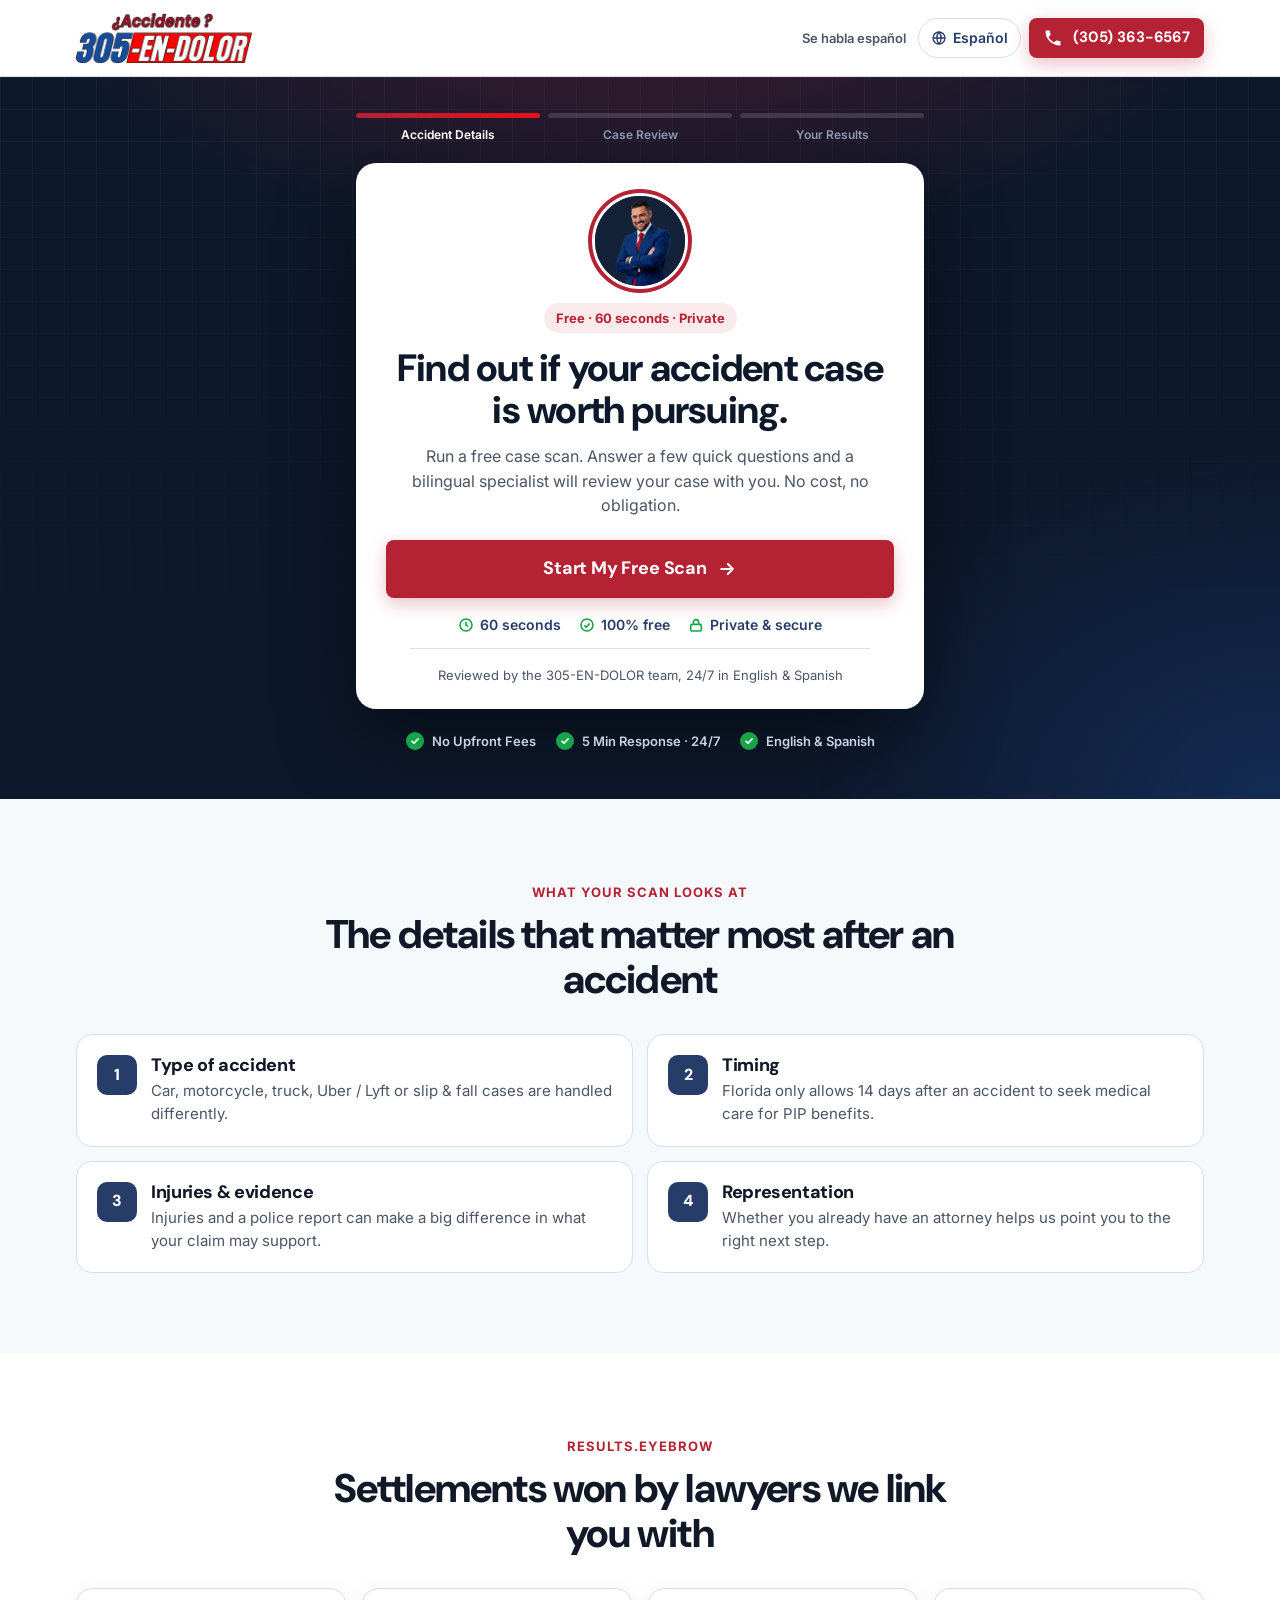
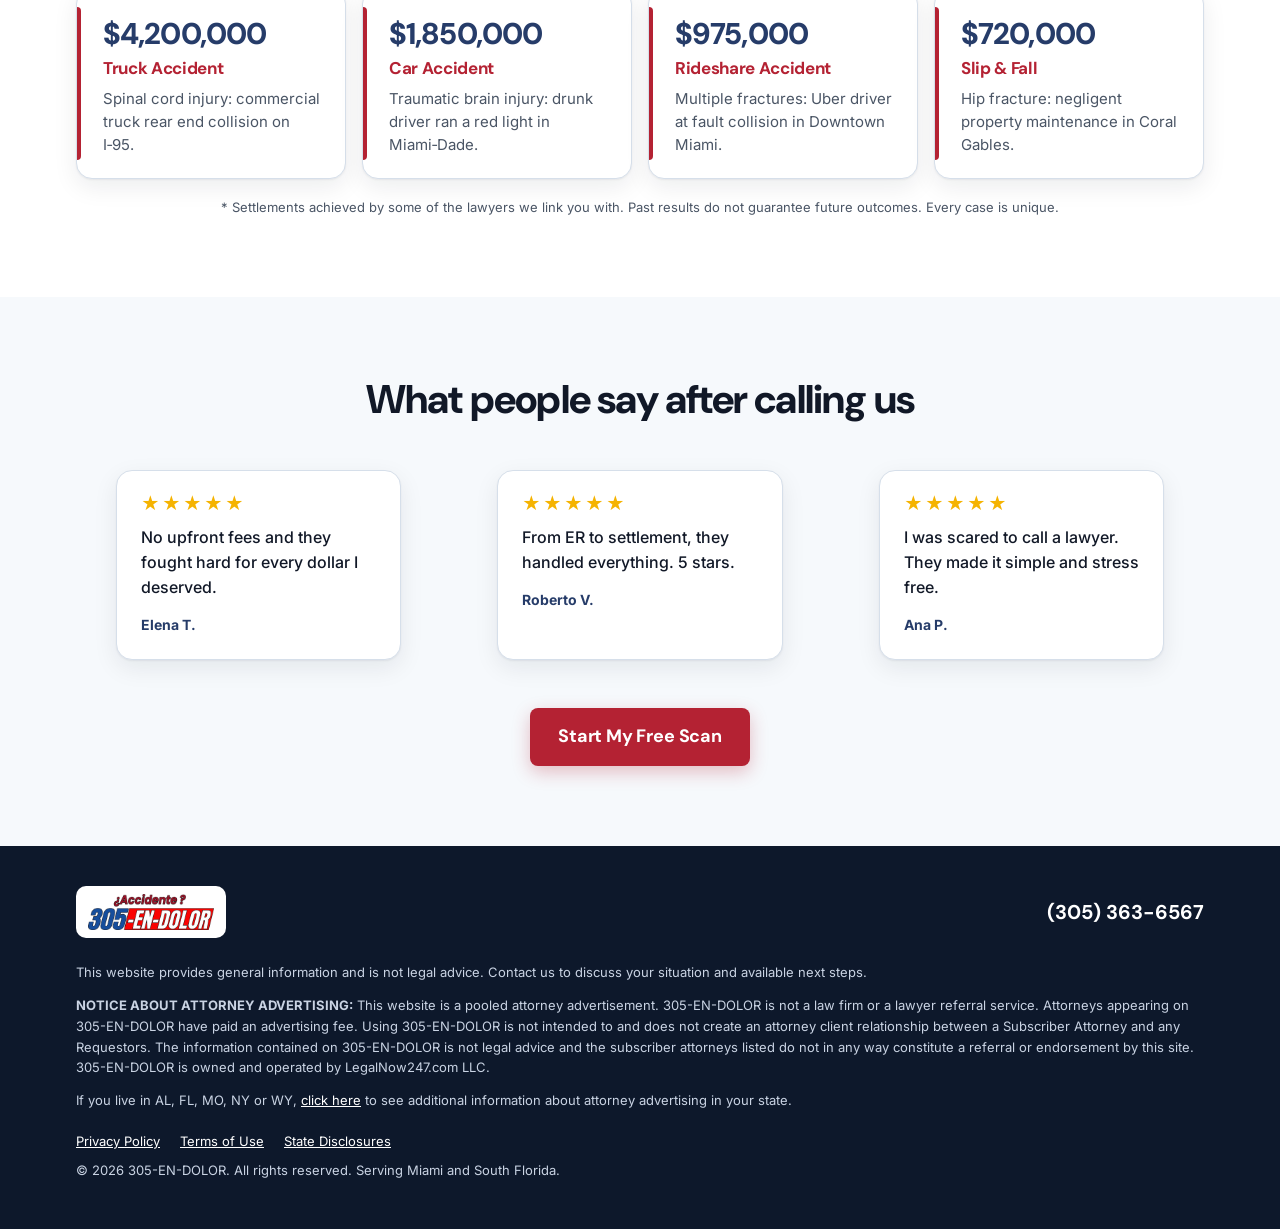
==== case-scan/index.html @ abfd4dde "Add three bilingual 305-EN-DOLOR quiz landing pages Static English/Spanish intake quiz landing pages" ====
<!doctype html>
<html lang="en">
<head>
  <meta charset="utf-8">
  <meta name="viewport" content="width=device-width, initial-scale=1, viewport-fit=cover">
  <title>Free Accident Case Scan | 305-EN-DOLOR</title>
  <meta name="description" content="Run a free 60 second accident case scan. A bilingual specialist reviews your case and connects you with an attorney. No upfront fees, 24/7.">
  <meta name="theme-color" content="#0d182b">
  <link rel="icon" type="image/png" href="../assets/img/favicon.png">
  <link rel="preconnect" href="https://fonts.googleapis.com">
  <link rel="preconnect" href="https://fonts.gstatic.com" crossorigin>
  <link href="https://fonts.googleapis.com/css2?family=DM+Sans:opsz,wght@9..40,500;9..40,700;9..40,800&family=Inter:wght@400;500;600;700&display=swap" rel="stylesheet">
  <link rel="stylesheet" href="../assets/css/base.css">
  <script src="../assets/js/config.js"></script>
  <script src="../assets/js/i18n.js"></script>
  <script>
    LPI18n.extend({
      en: {
        'meta.title': 'Free Accident Case Scan | 305-EN-DOLOR',
        'meta.description': 'Run a free 60 second accident case scan. A bilingual specialist reviews your case and connects you with an attorney. No upfront fees, 24/7.',
        'stage.1': 'Accident Details',
        'stage.2': 'Case Review',
        'stage.3': 'Your Results',
        'intro.badge': 'Free · 60 seconds · Private',
        'intro.title': 'Find out if your accident case is worth pursuing.',
        'intro.sub': 'Run a free case scan. Answer a few quick questions and a bilingual specialist will review your case with you. No cost, no obligation.',
        'intro.cta': 'Start My Free Scan',
        'intro.p1': '60 seconds',
        'intro.p2': '100% free',
        'intro.p3': 'Private &amp; secure',
        'intro.team': 'Reviewed by the 305-EN-DOLOR team, 24/7 in English &amp; Spanish',
        'cs.name.title': 'First, what’s your name?',
        'cs.name.sub': 'We’ll use it to personalize your case scan.',
        'cs.name.next': 'Start My Scan',
        'cs.type.named': 'Nice to meet you, {name}. What type of accident were you in?',
        'cs.date.named': '{name}, when was your accident?',
        'cs.scan.title': 'Scanning your case…',
        'cs.scan.named': 'Scanning {name}’s case…',
        'cs.scan.1': 'Reviewing your accident details',
        'cs.scan.2': 'Checking Florida’s 14 day medical care window',
        'cs.scan.3': 'Reviewing injury and police report details',
        'cs.scan.4': 'Matching you with a bilingual case specialist',
        'cs.contact.title': 'Your case scan is complete!',
        'cs.contact.named': '{name}, your case scan is complete!',
        'cs.contact.sub': 'Your case is ready for a free review. Where can your specialist reach you?',
        'cs.submit': 'Send My Case for Review',
        'check.eyebrow': 'What your scan looks at',
        'check.title': 'The details that matter most after an accident',
        'check.1.t': 'Type of accident',
        'check.1.d': 'Car, motorcycle, truck, Uber / Lyft or slip &amp; fall cases are handled differently.',
        'check.2.t': 'Timing',
        'check.2.d': 'Florida only allows 14 days after an accident to seek medical care for PIP benefits.',
        'check.3.t': 'Injuries &amp; evidence',
        'check.3.d': 'Injuries and a police report can make a big difference in what your claim may support.',
        'check.4.t': 'Representation',
        'check.4.d': 'Whether you already have an attorney helps us point you to the right next step.',
        'results.title': 'Settlements won by lawyers we link you with',
        'reviews.title': 'What people say after calling us'
      },
      es: {
        'meta.title': 'Revisión gratis de tu caso de accidente | 305-EN-DOLOR',
        'meta.description': 'Haz una revisión gratis de tu caso de accidente en 60 segundos. Un especialista bilingüe revisa tu caso y te conecta con un abogado. Sin honorarios por adelantado, 24/7.',
        'stage.1': 'Detalles del accidente',
        'stage.2': 'Revisión del caso',
        'stage.3': 'Tus resultados',
        'intro.badge': 'Gratis · 60 segundos · Privado',
        'intro.title': 'Descubre si vale la pena reclamar por tu accidente.',
        'intro.sub': 'Haz una revisión gratis de tu caso. Responde unas preguntas rápidas y un especialista bilingüe revisará tu caso contigo. Sin costo y sin compromiso.',
        'intro.cta': 'Comenzar revisión gratis',
        'intro.p1': '60 segundos',
        'intro.p2': '100% gratis',
        'intro.p3': 'Privado y seguro',
        'intro.team': 'Revisado por el equipo de 305-EN-DOLOR, 24/7 en español e inglés',
        'cs.name.title': 'Primero, ¿cuál es tu nombre?',
        'cs.name.sub': 'Lo usaremos para personalizar la revisión de tu caso.',
        'cs.name.next': 'Comenzar mi revisión',
        'cs.type.named': 'Mucho gusto, {name}. ¿Qué tipo de accidente tuviste?',
        'cs.date.named': '{name}, ¿cuándo fue tu accidente?',
        'cs.scan.title': 'Revisando tu caso…',
        'cs.scan.named': 'Revisando el caso de {name}…',
        'cs.scan.1': 'Revisando los detalles de tu accidente',
        'cs.scan.2': 'Verificando el plazo de 14 días para atención médica en Florida',
        'cs.scan.3': 'Revisando tus lesiones y el reporte policial',
        'cs.scan.4': 'Asignándote un especialista bilingüe',
        'cs.contact.title': '¡La revisión de tu caso está completa!',
        'cs.contact.named': '¡{name}, la revisión de tu caso está completa!',
        'cs.contact.sub': 'Tu caso está listo para una revisión gratis. ¿Dónde puede contactarte tu especialista?',
        'cs.submit': 'Enviar mi caso a revisión',
        'check.eyebrow': 'Qué revisamos',
        'check.title': 'Los detalles que más importan después de un accidente',
        'check.1.t': 'Tipo de accidente',
        'check.1.d': 'Los casos de auto, motocicleta, camión, Uber / Lyft o resbalones y caídas se manejan de forma diferente.',
        'check.2.t': 'El tiempo',
        'check.2.d': 'Florida solo permite 14 días después de un accidente para buscar atención médica y recibir beneficios PIP.',
        'check.3.t': 'Lesiones y evidencia',
        'check.3.d': 'Las lesiones y un reporte policial pueden hacer una gran diferencia en lo que tu reclamo puede respaldar.',
        'check.4.t': 'Representación',
        'check.4.d': 'Saber si ya tienes abogado nos ayuda a indicarte el próximo paso correcto.',
        'results.title': 'Acuerdos logrados por abogados con quienes te conectamos',
        'reviews.title': 'Lo que dicen después de llamarnos'
      }
    });
  </script>
  <style>
    body { background: var(--navy-ink); }
    .scan-app {
      position: relative; color: #fff; overflow: hidden;
      background:
        radial-gradient(900px 420px at 50% -120px, rgb(180 34 51 / .35), transparent 70%),
        radial-gradient(700px 500px at 100% 100%, rgb(30 79 160 / .35), transparent 70%),
        var(--navy-ink);
      padding: 20px 0 48px;
    }
    .scan-app::before {
      content: ""; position: absolute; inset: 0; pointer-events: none;
      background-image: linear-gradient(rgb(255 255 255 / .04) 1px, transparent 1px), linear-gradient(90deg, rgb(255 255 255 / .04) 1px, transparent 1px);
      background-size: 32px 32px;
      -webkit-mask-image: linear-gradient(180deg, #000, transparent 85%);
              mask-image: linear-gradient(180deg, #000, transparent 85%);
    }
    .scan-wrap { position: relative; max-width: 600px; margin: 0 auto; padding: 0 var(--gutter); }

    .stages { display: grid; grid-template-columns: repeat(3, 1fr); gap: 8px; margin-bottom: 18px; list-style: none; padding: 0; }
    .stages li { position: relative; display: grid; gap: 8px; font-size: 12px; font-weight: 600; color: #8c9ab3; text-align: center; }
    .stages li::before { content: ""; height: 5px; border-radius: 99px; background: rgb(255 255 255 / .14); transition: background .3s; }
    .stages li.is-active { color: #fff; }
    .stages li.is-active::before { background: linear-gradient(90deg, var(--red), var(--red-bright)); }
    .stages li.is-done { color: #b9c5d9; }
    .stages li.is-done::before { background: var(--green); }

    .scan-card { background: #fff; color: var(--ink); border-radius: 20px; box-shadow: 0 30px 80px rgb(0 0 0 / .45); padding: 22px 18px 18px; }
    @media (min-width: 600px) { .scan-card { padding: 30px 30px 24px; } }

    .intro { text-align: center; }
    .intro-photo { width: 96px; height: 96px; margin: 0 auto 14px; border-radius: 50%; object-fit: cover; object-position: 50% 8%; border: 3px solid #fff; box-shadow: 0 0 0 4px var(--red); background: var(--navy-deep); }
    .intro-badge { display: inline-block; padding: 5px 12px; border-radius: 999px; background: var(--red-tint); color: var(--red); font-size: 13px; font-weight: 700; }
    .intro h1 { margin-top: 14px; font-size: clamp(27px, 6vw, 38px); font-weight: 800; color: var(--navy-ink); }
    .intro p { margin: 12px auto 0; max-width: 460px; color: var(--muted); }
    .intro .btn { margin-top: 22px; }
    .intro-points { display: flex; justify-content: center; flex-wrap: wrap; gap: 8px 18px; margin: 16px 0 0; padding: 0; list-style: none; font-size: 14px; font-weight: 600; color: var(--navy); }
    .intro-points li { display: inline-flex; align-items: center; gap: 6px; }
    .intro-points svg { width: 16px; height: 16px; color: var(--green); }
    .intro-team { margin-top: 18px; padding-top: 16px; border-top: 1px solid var(--border); font-size: 13px; color: var(--muted); }

    .scan-card .quiz-progress { height: 5px; margin-bottom: 18px; }
    .below-trust { display: flex; flex-wrap: wrap; justify-content: center; gap: 8px 20px; margin-top: 22px; color: #c9d3e3; }
    .below-trust li { font-size: 13px; }

    .light { background: var(--bg); }
    .check-grid { display: grid; gap: 14px; }
    .check-grid article { display: flex; gap: 14px; padding: 20px; background: #fff; border: 1px solid var(--border); border-radius: var(--radius-lg); }
    .check-grid .n { flex: none; display: grid; place-items: center; width: 40px; height: 40px; border-radius: 10px; background: var(--navy); color: #fff; font-family: var(--font-heading); font-weight: 800; }
    .check-grid h3 { font-size: 18px; font-weight: 800; }
    .check-grid p { margin-top: 4px; color: var(--muted); font-size: 15px; }
    @media (min-width: 760px) { .check-grid { grid-template-columns: repeat(2, 1fr); } }
    .again { text-align: center; margin-top: 32px; }
  </style>
</head>
<body>
  <header class="site-header">
    <div class="container">
      <a class="site-logo" href="#top" aria-label="305-EN-DOLOR"><img src="../assets/img/logo.png" alt="¿Accidente? 305-EN-DOLOR" width="720" height="205"></a>
      <div class="header-actions">
        <span class="header-note" data-i18n="header.spanish">Se habla español</span>
        <button type="button" class="lang-toggle" data-lang-toggle>Español</button>
        <a class="btn btn-primary btn-header" data-tel href="tel:+13053636567">
          <svg viewBox="0 0 24 24" fill="currentColor" aria-hidden="true"><path d="M6.6 10.8a15.1 15.1 0 0 0 6.6 6.6l2.2-2.2a1 1 0 0 1 1-.25 11.4 11.4 0 0 0 3.6.57 1 1 0 0 1 1 1V20a1 1 0 0 1-1 1A17 17 0 0 1 3 4a1 1 0 0 1 1-1h3.5a1 1 0 0 1 1 1c0 1.25.2 2.45.57 3.57a1 1 0 0 1-.25 1L6.6 10.8z"/></svg>
          <span class="full" data-phone>(305) 363-6567</span><span class="short" data-i18n="cta.callShort">Call</span>
        </a>
      </div>
    </div>
  </header>

  <main id="top">
    <section class="scan-app">
      <div class="scan-wrap">
        <ol class="stages" id="stages" aria-label="Progress">
          <li class="is-active" data-i18n="stage.1">Accident Details</li>
          <li data-i18n="stage.2">Case Review</li>
          <li data-i18n="stage.3">Your Results</li>
        </ol>

        <div class="scan-card" data-quiz-watch>
          <div class="intro" id="intro">
            <img class="intro-photo" src="../assets/img/attorney.jpg" alt="" width="96" height="96">
            <span class="intro-badge" data-i18n="intro.badge">Free · 60 seconds · Private</span>
            <h1 data-i18n="intro.title">Find out if your accident case is worth pursuing.</h1>
            <p data-i18n="intro.sub">Run a free case scan.</p>
            <button type="button" class="btn btn-primary btn-lg btn-block" id="start" data-quiz-start>
              <span data-i18n="intro.cta">Start My Free Scan</span>
              <svg viewBox="0 0 24 24" fill="none" stroke="currentColor" stroke-width="2.4" stroke-linecap="round" stroke-linejoin="round" aria-hidden="true"><path d="M5 12h14M13 6l6 6-6 6"/></svg>
            </button>
            <ul class="intro-points">
              <li><svg viewBox="0 0 24 24" fill="none" stroke="currentColor" stroke-width="2.4" aria-hidden="true"><circle cx="12" cy="12" r="9"/><path d="M12 7v5l3 2"/></svg><span data-i18n="intro.p1">60 seconds</span></li>
              <li><svg viewBox="0 0 24 24" fill="none" stroke="currentColor" stroke-width="2.4" aria-hidden="true"><circle cx="12" cy="12" r="9"/><path d="m8 12.5 2.7 2.7L16 9.8"/></svg><span data-i18n="intro.p2">100% free</span></li>
              <li><svg viewBox="0 0 24 24" fill="none" stroke="currentColor" stroke-width="2.4" aria-hidden="true"><rect x="4" y="11" width="16" height="10" rx="2"/><path d="M8 11V8a4 4 0 0 1 8 0v3"/></svg><span data-i18n="intro.p3">Private &amp; secure</span></li>
            </ul>
            <p class="intro-team" data-i18n="intro.team">Reviewed by the 305-EN-DOLOR team, 24/7 in English &amp; Spanish</p>
          </div>
          <div id="quiz" hidden></div>
        </div>

        <ul class="chips below-trust">
          <li data-i18n="trust.nofee">No Upfront Fees</li>
          <li data-i18n="trust.fast">5 Min Response · 24/7</li>
          <li data-i18n="trust.bilingual">English &amp; Spanish</li>
        </ul>
      </div>
    </section>

    <section class="section light">
      <div class="container">
        <div class="section-head">
          <span class="eyebrow" data-i18n="check.eyebrow">What your scan looks at</span>
          <h2 class="section-title" data-i18n="check.title">The details that matter most after an accident</h2>
        </div>
        <div class="check-grid">
          <article><span class="n">1</span><div><h3 data-i18n="check.1.t"></h3><p data-i18n="check.1.d"></p></div></article>
          <article><span class="n">2</span><div><h3 data-i18n="check.2.t"></h3><p data-i18n="check.2.d"></p></div></article>
          <article><span class="n">3</span><div><h3 data-i18n="check.3.t"></h3><p data-i18n="check.3.d"></p></div></article>
          <article><span class="n">4</span><div><h3 data-i18n="check.4.t"></h3><p data-i18n="check.4.d"></p></div></article>
        </div>
      </div>
    </section>

    <section class="section" style="background:#fff">
      <div class="container">
        <div class="section-head">
          <span class="eyebrow" data-i18n="results.eyebrow">Real results</span>
          <h2 class="section-title" data-i18n="results.title">Settlements won by lawyers we link you with</h2>
        </div>
        <div class="results">
          <article class="result"><b>$4,200,000</b><h3 data-i18n="res.truck">Truck Accident</h3><p data-i18n="res.truck.d"></p></article>
          <article class="result"><b>$1,850,000</b><h3 data-i18n="res.car">Car Accident</h3><p data-i18n="res.car.d"></p></article>
          <article class="result"><b>$975,000</b><h3 data-i18n="res.rideshare">Rideshare Accident</h3><p data-i18n="res.rideshare.d"></p></article>
          <article class="result"><b>$720,000</b><h3 data-i18n="res.slip">Slip &amp; Fall</h3><p data-i18n="res.slip.d"></p></article>
        </div>
        <p class="results-note" data-i18n="res.note"></p>
      </div>
    </section>

    <section class="section light">
      <div class="container">
        <div class="section-head"><h2 class="section-title" data-i18n="reviews.title">What people say after calling us</h2></div>
        <div class="reviews">
          <figure class="review"><div class="stars" aria-label="5/5">★★★★★</div><blockquote data-i18n="tst.3"></blockquote><figcaption>Elena T.</figcaption></figure>
          <figure class="review"><div class="stars" aria-label="5/5">★★★★★</div><blockquote data-i18n="tst.5"></blockquote><figcaption>Roberto V.</figcaption></figure>
          <figure class="review"><div class="stars" aria-label="5/5">★★★★★</div><blockquote data-i18n="tst.6"></blockquote><figcaption>Ana P.</figcaption></figure>
        </div>
        <div class="again"><a href="#top" class="btn btn-primary btn-lg" data-start-quiz=".scan-card" data-i18n="intro.cta">Start My Free Scan</a></div>
      </div>
    </section>
  </main>

  <footer class="site-footer">
    <div class="container">
      <div class="footer-top">
        <span class="footer-logo"><img src="../assets/img/logo.png" alt="305-EN-DOLOR" width="720" height="205" loading="lazy"></span>
        <a class="footer-phone" data-tel href="tel:+13053636567" data-phone>(305) 363-6567</a>
      </div>
      <p data-i18n="footer.legal"></p>
      <p data-i18n="footer.notice"></p>
      <p data-i18n="footer.states"></p>
      <ul class="footer-links">
        <li><a data-site-path="/privacy" href="https://305endolor.com/en/privacy" target="_blank" rel="noopener" data-i18n="footer.privacy">Privacy Policy</a></li>
        <li><a data-site-path="/terms" href="https://305endolor.com/en/terms" target="_blank" rel="noopener" data-i18n="footer.terms">Terms of Use</a></li>
        <li><a data-site-path="/state-disclosures" href="https://305endolor.com/en/state-disclosures" target="_blank" rel="noopener" data-i18n="footer.disclosures">State Disclosures</a></li>
      </ul>
      <p data-i18n="footer.rights"></p>
    </div>
  </footer>

  <nav class="mobile-bar" aria-label="Quick actions">
    <a class="btn btn-call" data-tel href="tel:+13053636567"><span data-i18n="cta.call">Call Now</span></a>
    <a class="btn btn-primary" href="#top" data-start-quiz=".scan-card" data-i18n="intro.cta">Start My Free Scan</a>
  </nav>

  <script src="../assets/js/quiz.js"></script>
  <script src="../assets/js/page.js"></script>
  <script>
    (function () {
      var STAGE_OF = { name: 0, accident_type: 0, accident_date: 0, police_report: 1, injured: 1, has_attorney: 1, scan: 1, contact: 2 };
      var stageEls = document.querySelectorAll('#stages li');
      var intro = document.getElementById('intro');
      var quizEl = document.getElementById('quiz');

      function setStage(stage, allDone) {
        stageEls.forEach(function (li, i) {
          li.classList.toggle('is-done', allDone || i < stage);
          li.classList.toggle('is-active', !allDone && i === stage);
        });
      }

      var quiz = LPQuiz.mount({
        el: quizEl,
        variant: 'case-scan',
        counter: false,
        steps: [
          { id: 'name', kind: 'fields', fields: ['name'], title: 'cs.name.title', sub: 'cs.name.sub', submit: 'cs.name.next' },
          { id: 'accident_type', titleNamed: 'cs.type.named' },
          { id: 'accident_date', titleNamed: 'cs.date.named' },
          'police_report',
          'injured',
          'has_attorney',
          { id: 'scan', kind: 'scan', title: 'cs.scan.title', titleNamed: 'cs.scan.named', items: ['cs.scan.1', 'cs.scan.2', 'cs.scan.3', 'cs.scan.4'], itemDelay: 750 },
          { id: 'contact', kind: 'fields', fields: ['email', 'phone'], title: 'cs.contact.title', titleNamed: 'cs.contact.named', sub: 'cs.contact.sub', submit: 'cs.submit' }
        ],
        onStep: function (ctx) { setStage(STAGE_OF[ctx.step.id] || 0, ctx.done); }
      });

      document.getElementById('start').addEventListener('click', function () {
        intro.hidden = true;
        quizEl.hidden = false;
        quiz.render(true);
        var input = quizEl.querySelector('input');
        if (input) input.focus({ preventScroll: true });
      });
    })();
  </script>
</body>
</html>
---- assets/css/base.css ----
/* 305-EN-DOLOR landing pages: shared brand tokens, components and quiz styles. */

:root {
  /* Brand colors taken from 305endolor.com */
  --red: #b42233;
  --red-dark: #951b2a;
  --red-bright: #e3121b;
  --red-tint: #fbeaec;
  --navy: #263c69;
  --navy-deep: #132239;
  --navy-ink: #0d182b;
  --blue: #1e4fa0;
  --bg: #f6f9fc;
  --soft: #edf3f9;
  --card: #ffffff;
  --ink: #111827;
  --muted: #4a5565;
  --border: #d6dfea;
  --green: #16a34a;
  --gold: #f5b301;

  --font-heading: "DM Sans", -apple-system, BlinkMacSystemFont, "Segoe UI", sans-serif;
  --font-sans: "Inter", -apple-system, BlinkMacSystemFont, "Segoe UI", sans-serif;
  --radius: 8px;
  --radius-lg: 16px;
  --shadow: 0 1px 2px rgb(13 24 43 / .06), 0 8px 24px rgb(13 24 43 / .08);
  --shadow-lg: 0 2px 6px rgb(13 24 43 / .08), 0 24px 60px rgb(13 24 43 / .18);
  --gutter: 16px;
  --max: 1160px;
}

*, *::before, *::after { box-sizing: border-box; }
html { -webkit-text-size-adjust: 100%; scroll-behavior: smooth; }
@media (prefers-reduced-motion: reduce) { html { scroll-behavior: auto; } }
html.i18n-pending [data-i18n] { visibility: hidden; }
body {
  margin: 0;
  font-family: var(--font-sans);
  font-size: 16px;
  line-height: 1.55;
  color: var(--ink);
  background: var(--bg);
  -webkit-font-smoothing: antialiased;
}
img, svg { display: block; max-width: 100%; }
h1, h2, h3, h4 { font-family: var(--font-heading); line-height: 1.12; margin: 0; letter-spacing: -.02em; }
p { margin: 0; }
a { color: inherit; }
button, input { font: inherit; }
:focus-visible { outline: 3px solid var(--blue); outline-offset: 2px; }

.container { width: 100%; max-width: var(--max); margin: 0 auto; padding: 0 var(--gutter); }
.sr-only { position: absolute; width: 1px; height: 1px; overflow: hidden; clip: rect(0 0 0 0); white-space: nowrap; }

/* ---------- Header ---------- */
.site-header {
  position: sticky; top: 0; z-index: 40;
  background: #fff;
  border-bottom: 1px solid var(--border);
}
.site-header .container { display: flex; align-items: center; justify-content: space-between; gap: 12px; height: 64px; }
.site-logo img { height: 40px; width: auto; }
.header-actions { display: flex; align-items: center; gap: 8px; }
.header-note { display: none; font-size: 13px; font-weight: 600; color: var(--muted); margin-right: 4px; }
.lang-toggle {
  display: inline-flex; align-items: center; gap: 6px;
  height: 40px; padding: 0 12px;
  border: 1px solid var(--border); border-radius: 999px;
  background: #fff; color: var(--navy);
  font-weight: 600; font-size: 14px; cursor: pointer;
}
.lang-toggle::before {
  content: ""; width: 16px; height: 16px; flex: none;
  background: currentColor;
  -webkit-mask: url("data:image/svg+xml,%3Csvg xmlns='http://www.w3.org/2000/svg' viewBox='0 0 24 24' fill='none' stroke='black' stroke-width='2'%3E%3Ccircle cx='12' cy='12' r='9'/%3E%3Cpath d='M3 12h18M12 3a14 14 0 0 1 0 18M12 3a14 14 0 0 0 0 18'/%3E%3C/svg%3E") center / contain no-repeat;
          mask: url("data:image/svg+xml,%3Csvg xmlns='http://www.w3.org/2000/svg' viewBox='0 0 24 24' fill='none' stroke='black' stroke-width='2'%3E%3Ccircle cx='12' cy='12' r='9'/%3E%3Cpath d='M3 12h18M12 3a14 14 0 0 1 0 18M12 3a14 14 0 0 0 0 18'/%3E%3C/svg%3E") center / contain no-repeat;
}
.lang-toggle:hover { border-color: var(--navy); }
@media (min-width: 760px) {
  .site-header .container { height: 76px; }
  .site-logo img { height: 50px; }
  .header-note { display: inline; }
}

/* ---------- Buttons ---------- */
.btn {
  display: inline-flex; align-items: center; justify-content: center; gap: 10px;
  min-height: 48px; padding: 0 22px;
  border: 0; border-radius: var(--radius);
  font-family: var(--font-heading); font-weight: 700; font-size: 16px; letter-spacing: -.01em;
  text-decoration: none; cursor: pointer;
  transition: background-color .15s ease, transform .15s ease, box-shadow .15s ease;
}
.btn svg { width: 20px; height: 20px; flex: none; }
.btn:active { transform: translateY(1px); }
.btn:disabled { opacity: .7; cursor: progress; }
.btn-primary { background: var(--red); color: #fff; box-shadow: 0 6px 18px rgb(180 34 51 / .28); }
.btn-primary:hover { background: var(--red-dark); }
.btn-call { background: var(--navy); color: #fff; }
.btn-call:hover { background: var(--navy-deep); }
.btn-outline { background: transparent; color: inherit; border: 2px solid currentColor; }
.btn-lg { min-height: 58px; font-size: 18px; padding: 0 28px; }
.btn-block { width: 100%; }
.btn-header { min-height: 40px; padding: 0 14px; font-size: 15px; }
.btn-header .full { display: none; }
@media (min-width: 560px) { .btn-header .full { display: inline; } .btn-header .short { display: none; } }

/* ---------- Trust chips ---------- */
.chips { display: flex; flex-wrap: wrap; gap: 8px 16px; padding: 0; margin: 0; list-style: none; }
.chips li { display: inline-flex; align-items: center; gap: 8px; font-size: 14px; font-weight: 600; }
.chips li::before {
  content: ""; width: 18px; height: 18px; flex: none; border-radius: 50%;
  background: var(--green) url("data:image/svg+xml,%3Csvg xmlns='http://www.w3.org/2000/svg' viewBox='0 0 24 24' fill='none' stroke='white' stroke-width='3.5' stroke-linecap='round' stroke-linejoin='round'%3E%3Cpath d='m6 12.5 4 4L18 8'/%3E%3C/svg%3E") center / 12px no-repeat;
}

/* ---------- Sections ---------- */
.section { padding: 56px 0; }
.section-head { max-width: 680px; margin: 0 auto 32px; text-align: center; }
.eyebrow {
  display: inline-block; margin-bottom: 10px;
  font-size: 13px; font-weight: 700; letter-spacing: .08em; text-transform: uppercase; color: var(--red);
}
.section-title { font-size: clamp(28px, 5vw, 40px); font-weight: 800; }
.section-sub { margin-top: 12px; color: var(--muted); font-size: 17px; }
@media (min-width: 900px) { .section { padding: 80px 0; } }

/* Stats */
.stats { display: grid; grid-template-columns: repeat(2, 1fr); gap: 1px; background: var(--border); border-radius: var(--radius-lg); overflow: hidden; border: 1px solid var(--border); }
.stat { background: #fff; padding: 20px 12px; text-align: center; }
.stat b { display: block; font-family: var(--font-heading); font-size: clamp(28px, 6vw, 40px); font-weight: 800; color: var(--red); letter-spacing: -.03em; line-height: 1.1; }
.stat span { display: block; margin-top: 4px; font-size: 14px; font-weight: 600; color: var(--muted); }
@media (min-width: 760px) { .stats { grid-template-columns: repeat(4, 1fr); } }

/* Results */
.results { display: grid; gap: 16px; grid-template-columns: 1fr; }
.result {
  position: relative; padding: 22px 22px 22px 26px;
  background: #fff; border: 1px solid var(--border); border-radius: var(--radius-lg);
  box-shadow: var(--shadow);
}
.result::before { content: ""; position: absolute; left: 0; top: 18px; bottom: 18px; width: 4px; border-radius: 0 4px 4px 0; background: var(--red); }
.result b { display: block; font-family: var(--font-heading); font-size: 30px; font-weight: 800; letter-spacing: -.03em; color: var(--navy); }
.result h3 { margin-top: 2px; font-size: 17px; color: var(--red); }
.result p { margin-top: 8px; font-size: 15px; color: var(--muted); }
.results-note { margin-top: 18px; font-size: 13px; color: var(--muted); text-align: center; }
@media (min-width: 640px) { .results { grid-template-columns: repeat(2, 1fr); } }
@media (min-width: 1000px) { .results { grid-template-columns: repeat(4, 1fr); } }

/* Testimonials */
.reviews { display: grid; gap: 16px; grid-template-columns: 1fr; }
.review { padding: 24px; background: #fff; border: 1px solid var(--border); border-radius: var(--radius-lg); box-shadow: var(--shadow); }
.review .stars { color: var(--gold); letter-spacing: 2px; font-size: 18px; line-height: 1; }
.review blockquote { margin: 12px 0 14px; font-size: 16px; font-weight: 500; }
.review figcaption { font-size: 14px; font-weight: 700; color: var(--navy); }
@media (min-width: 640px) { .reviews { grid-template-columns: repeat(2, 1fr); } }
@media (min-width: 1000px) { .reviews { grid-template-columns: repeat(3, 1fr); } }

/* FAQ */
.faq { max-width: 760px; margin: 0 auto; display: grid; gap: 10px; }
.faq details { background: #fff; border: 1px solid var(--border); border-radius: 12px; }
.faq summary {
  display: flex; justify-content: space-between; align-items: center; gap: 16px;
  padding: 18px 20px; cursor: pointer; list-style: none;
  font-family: var(--font-heading); font-weight: 700; font-size: 17px;
}
.faq summary::-webkit-details-marker { display: none; }
.faq summary::after { content: "+"; font-size: 24px; line-height: 1; color: var(--red); transition: transform .2s; }
.faq details[open] summary::after { transform: rotate(45deg); }
.faq details p { padding: 0 20px 18px; color: var(--muted); }

/* ---------- Footer ---------- */
.site-footer { background: var(--navy-ink); color: #c9d3e3; padding: 40px 0 120px; font-size: 13px; line-height: 1.6; }
.site-footer .footer-top { display: flex; flex-wrap: wrap; justify-content: space-between; align-items: center; gap: 16px; margin-bottom: 24px; }
.site-footer .footer-logo { background: #fff; padding: 8px 12px; border-radius: 10px; }
.site-footer .footer-logo img { height: 36px; width: auto; }
.site-footer .footer-phone { color: #fff; font-family: var(--font-heading); font-weight: 700; font-size: 20px; text-decoration: none; }
.site-footer p + p { margin-top: 12px; }
.site-footer a { color: #fff; }
.footer-links { display: flex; flex-wrap: wrap; gap: 8px 20px; margin: 20px 0 8px; padding: 0; list-style: none; }
@media (min-width: 760px) { .site-footer { padding-bottom: 48px; } }

/* ---------- Sticky mobile action bar ---------- */
.mobile-bar {
  position: fixed; left: 0; right: 0; bottom: 0; z-index: 50;
  display: grid; grid-template-columns: 1fr 1fr; gap: 8px;
  padding: 10px var(--gutter) calc(10px + env(safe-area-inset-bottom));
  background: rgb(255 255 255 / .96); backdrop-filter: blur(8px);
  border-top: 1px solid var(--border);
  box-shadow: 0 -6px 20px rgb(13 24 43 / .08);
  transform: translateY(110%); transition: transform .25s ease;
}
.mobile-bar.is-visible { transform: none; }
.mobile-bar .btn { min-height: 48px; padding: 0 10px; font-size: 15px; }
@media (min-width: 760px) { .mobile-bar { display: none; } }

/* ==========================================================================
   Quiz
   ========================================================================== */
.quiz { position: relative; scroll-margin-top: 90px; }
.quiz-head { display: flex; align-items: center; justify-content: space-between; min-height: 32px; margin-bottom: 10px; }
.quiz-back {
  display: inline-flex; align-items: center; gap: 4px;
  padding: 4px 8px 4px 2px; margin-left: -2px;
  border: 0; background: none; color: var(--muted);
  font-weight: 600; font-size: 14px; cursor: pointer; border-radius: 6px;
}
.quiz-back svg { width: 18px; height: 18px; }
.quiz-back:hover { color: var(--ink); }
.quiz-count { font-size: 13px; font-weight: 700; letter-spacing: .04em; text-transform: uppercase; color: var(--muted); }
.quiz-progress { height: 8px; border-radius: 99px; background: var(--soft); overflow: hidden; margin-bottom: 22px; }
.quiz-progress span { display: block; height: 100%; border-radius: inherit; background: linear-gradient(90deg, var(--red), var(--red-bright)); transition: width .4s ease; }

.quiz-body { transition: opacity .28s ease, transform .28s ease; }
.quiz-body.is-entering { opacity: 0; transform: translateX(18px); }
.quiz-title { font-size: clamp(22px, 4.6vw, 28px); font-weight: 800; outline: none; }
.quiz-sub { margin-top: 8px; color: var(--muted); }

.quiz-options { display: grid; gap: 10px; margin-top: 20px; }
.quiz-options--yesno { grid-template-columns: 1fr 1fr; }
.quiz-option {
  position: relative; display: flex; align-items: center; gap: 14px;
  width: 100%; min-height: 64px; padding: 14px 44px 14px 14px;
  text-align: left; color: var(--ink);
  background: #fff; border: 2px solid var(--border); border-radius: 12px;
  cursor: pointer;
  transition: border-color .15s ease, background-color .15s ease, box-shadow .15s ease, transform .15s ease;
}
.quiz-option:focus-visible { border-color: var(--red); }
@media (hover: hover) {
  .quiz-option:hover { border-color: var(--red); box-shadow: 0 4px 14px rgb(180 34 51 / .12); }
}
.quiz-option:active { transform: scale(.99); }
.quiz-option-icon {
  display: grid; place-items: center; flex: none;
  width: 44px; height: 44px; border-radius: 10px;
  background: var(--red-tint); color: var(--red);
}
.quiz-option-icon svg { width: 24px; height: 24px; }
.quiz-option-text { display: grid; gap: 2px; }
.quiz-option-text strong { font-family: var(--font-heading); font-size: 17px; font-weight: 700; line-height: 1.25; }
.quiz-option-text small { font-size: 14px; color: var(--muted); }
.quiz-option-check {
  position: absolute; right: 14px; top: 50%; transform: translateY(-50%);
  display: grid; place-items: center; width: 24px; height: 24px; border-radius: 50%;
  border: 2px solid var(--border); color: transparent; background: #fff;
}
.quiz-option-check svg { width: 14px; height: 14px; }
.quiz-option.is-selected { border-color: var(--red); background: #fff7f8; }
.quiz-option.is-selected .quiz-option-check { background: var(--red); border-color: var(--red); color: #fff; }
.quiz-options--yesno .quiz-option { flex-direction: column; justify-content: center; text-align: center; gap: 8px; padding: 18px 10px; min-height: 120px; }
.quiz-options--yesno .quiz-option-text strong { font-size: 20px; }
.quiz-options--yesno .quiz-option-check { top: 12px; right: 12px; transform: none; }
.quiz-options--yesno .quiz-option[data-value="no"] .quiz-option-icon { background: var(--soft); color: var(--navy); }

.quiz-form { display: grid; gap: 14px; margin-top: 20px; }
.quiz-field label { display: block; margin-bottom: 6px; font-weight: 600; font-size: 14px; }
.quiz-field input {
  width: 100%; height: 54px; padding: 0 14px;
  font-size: 17px; color: var(--ink);
  background: #fff; border: 2px solid var(--border); border-radius: 10px;
  transition: border-color .15s ease, box-shadow .15s ease;
}
.quiz-field input::placeholder { color: #9aa5b5; }
.quiz-field input:focus { outline: none; border-color: var(--navy); box-shadow: 0 0 0 4px rgb(38 60 105 / .14); }
.quiz-field input[aria-invalid="true"] { border-color: var(--red-bright); }
.quiz-error, .quiz-form-error { margin-top: 6px; font-size: 14px; font-weight: 600; color: var(--red-bright); }
.quiz-form-error { margin: 0; }
.quiz-submit { min-height: 58px; font-size: 18px; margin-top: 4px; }
.quiz-consent { font-size: 11.5px; line-height: 1.5; color: var(--muted); }
.quiz-consent a { color: inherit; }
.quiz-hp { position: absolute; left: -9999px; width: 1px; height: 1px; overflow: hidden; }

.quiz-private { display: flex; align-items: center; justify-content: center; gap: 6px; margin-top: 16px; font-size: 13px; color: var(--muted); }
.quiz-private svg { width: 14px; height: 14px; }

/* Scan step */
.quiz-scan { list-style: none; padding: 0; margin: 22px 0 18px; display: grid; gap: 12px; }
.quiz-scan li {
  display: flex; align-items: center; gap: 12px; font-weight: 600;
  opacity: .35; animation: scan-in .4s ease forwards; animation-delay: var(--d);
}
.quiz-scan-dot { display: grid; place-items: center; width: 26px; height: 26px; border-radius: 50%; background: var(--soft); color: transparent; flex: none; animation: scan-dot .4s ease forwards; animation-delay: calc(var(--d) + 450ms); }
.quiz-scan-dot svg { width: 14px; height: 14px; }
.quiz-scan-bar { height: 6px; border-radius: 99px; background: var(--soft); overflow: hidden; }
.quiz-scan-bar span { display: block; height: 100%; width: 0; background: var(--red); animation: scan-bar var(--t) linear forwards; }
@keyframes scan-in { to { opacity: 1; } }
@keyframes scan-dot { to { background: var(--green); color: #fff; } }
@keyframes scan-bar { to { width: 100%; } }

/* Done */
.quiz-done { text-align: center; }
.quiz-done-icon { display: grid; place-items: center; width: 64px; height: 64px; margin: 0 auto 16px; border-radius: 50%; background: var(--green); color: #fff; box-shadow: 0 0 0 8px rgb(22 163 74 / .14); }
.quiz-done-icon svg { width: 32px; height: 32px; }
.quiz-done .quiz-sub { max-width: 440px; margin: 10px auto 0; }
.quiz-done-next { margin: 24px 0 10px; font-size: 15px; text-transform: uppercase; letter-spacing: .06em; color: var(--muted); }
.quiz-done-list { text-align: left; margin: 0 0 22px; padding: 0; list-style: none; counter-reset: step; display: grid; gap: 10px; }
.quiz-done-list li { counter-increment: step; display: flex; gap: 12px; font-size: 15px; }
.quiz-done-list li::before { content: counter(step); flex: none; display: grid; place-items: center; width: 26px; height: 26px; border-radius: 50%; background: var(--navy); color: #fff; font-weight: 700; font-size: 13px; }

@media (prefers-reduced-motion: reduce) {
  .quiz-body, .quiz-progress span, .quiz-option { transition: none; }
  .quiz-scan li, .quiz-scan-dot, .quiz-scan-bar span { animation-duration: .01ms; animation-delay: 0ms; }
}
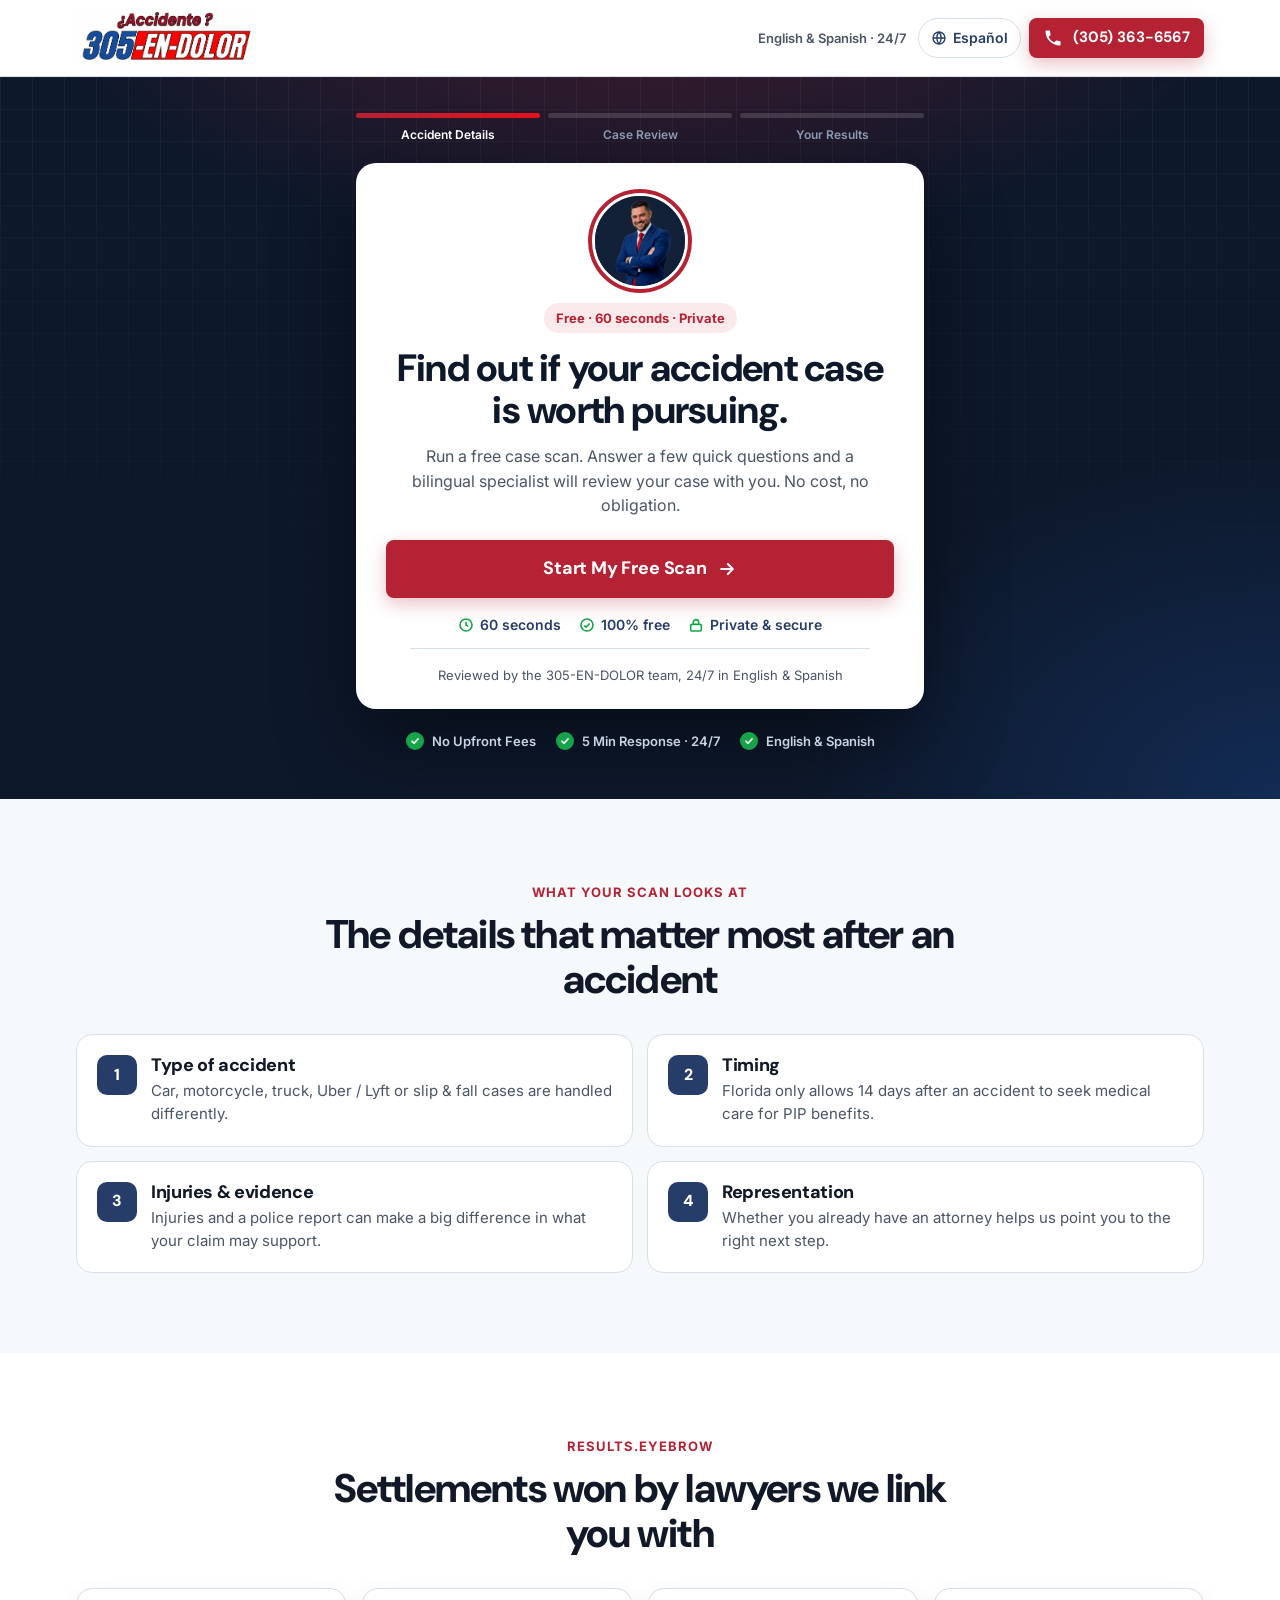
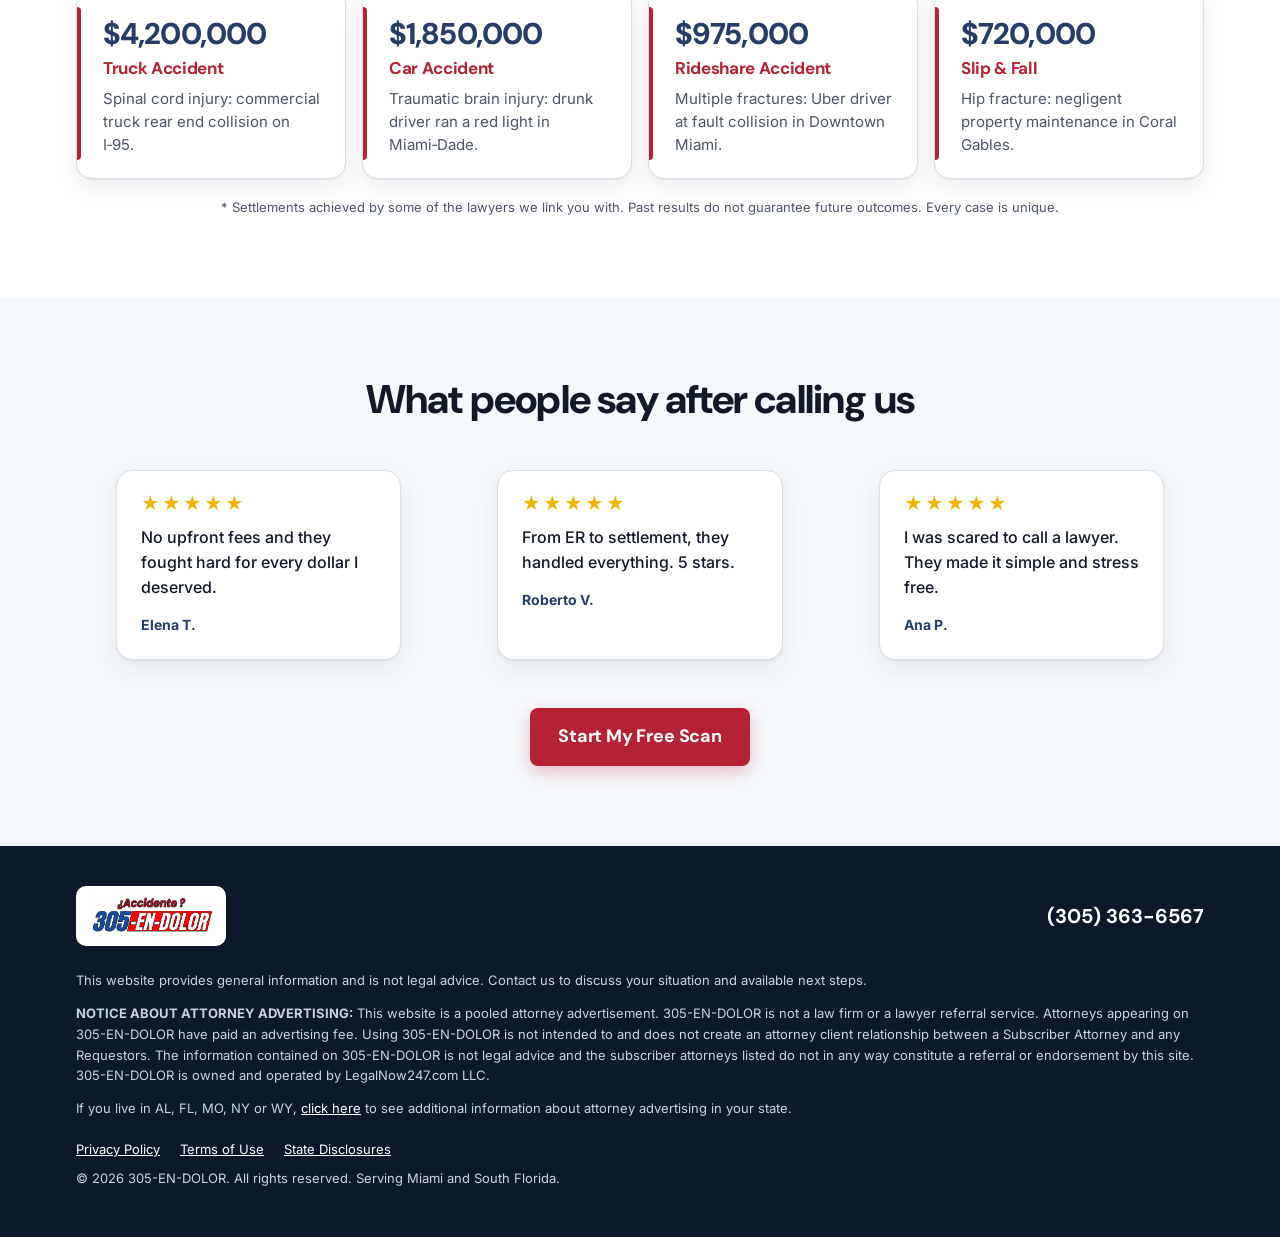
==== commit b5fc608e: "Use original brand images and fix header language label Replace the logo and attorney photo with the" ====
--- a/case-scan/index.html
+++ b/case-scan/index.html
@@ -159,9 +159,9 @@
 <body>
   <header class="site-header">
     <div class="container">
-      <a class="site-logo" href="#top" aria-label="305-EN-DOLOR"><img src="../assets/img/logo.png" alt="¿Accidente? 305-EN-DOLOR" width="720" height="205"></a>
+      <a class="site-logo" href="#top" aria-label="305-EN-DOLOR"><img src="../assets/img/horizontal.png" alt="¿Accidente? 305-EN-DOLOR" width="1737" height="608"></a>
       <div class="header-actions">
-        <span class="header-note" data-i18n="header.spanish">Se habla español</span>
+        <span class="header-note" data-i18n="header.spanish">English &amp; Spanish · 24/7</span>
         <button type="button" class="lang-toggle" data-lang-toggle>Español</button>
         <a class="btn btn-primary btn-header" data-tel href="tel:+13053636567">
           <svg viewBox="0 0 24 24" fill="currentColor" aria-hidden="true"><path d="M6.6 10.8a15.1 15.1 0 0 0 6.6 6.6l2.2-2.2a1 1 0 0 1 1-.25 11.4 11.4 0 0 0 3.6.57 1 1 0 0 1 1 1V20a1 1 0 0 1-1 1A17 17 0 0 1 3 4a1 1 0 0 1 1-1h3.5a1 1 0 0 1 1 1c0 1.25.2 2.45.57 3.57a1 1 0 0 1-.25 1L6.6 10.8z"/></svg>
@@ -182,7 +182,7 @@
 
         <div class="scan-card" data-quiz-watch>
           <div class="intro" id="intro">
-            <img class="intro-photo" src="../assets/img/attorney.jpg" alt="" width="96" height="96">
+            <img class="intro-photo" src="../assets/img/remove-the-background-completely-keep-on-DhIvIZ.png" alt="" width="96" height="96">
             <span class="intro-badge" data-i18n="intro.badge">Free · 60 seconds · Private</span>
             <h1 data-i18n="intro.title">Find out if your accident case is worth pursuing.</h1>
             <p data-i18n="intro.sub">Run a free case scan.</p>
@@ -255,7 +255,7 @@
   <footer class="site-footer">
     <div class="container">
       <div class="footer-top">
-        <span class="footer-logo"><img src="../assets/img/logo.png" alt="305-EN-DOLOR" width="720" height="205" loading="lazy"></span>
+        <span class="footer-logo"><img src="../assets/img/horizontal.png" alt="305-EN-DOLOR" width="1737" height="608" loading="lazy"></span>
         <a class="footer-phone" data-tel href="tel:+13053636567" data-phone>(305) 363-6567</a>
       </div>
       <p data-i18n="footer.legal"></p>
--- a/assets/css/base.css
+++ b/assets/css/base.css
@@ -59,7 +59,7 @@
   border-bottom: 1px solid var(--border);
 }
 .site-header .container { display: flex; align-items: center; justify-content: space-between; gap: 12px; height: 64px; }
-.site-logo img { height: 40px; width: auto; }
+.site-logo img { height: 48px; width: auto; }
 .header-actions { display: flex; align-items: center; gap: 8px; }
 .header-note { display: none; font-size: 13px; font-weight: 600; color: var(--muted); margin-right: 4px; }
 .lang-toggle {
@@ -78,7 +78,7 @@
 .lang-toggle:hover { border-color: var(--navy); }
 @media (min-width: 760px) {
   .site-header .container { height: 76px; }
-  .site-logo img { height: 50px; }
+  .site-logo img { height: 62px; }
   .header-note { display: inline; }
 }
 
@@ -172,7 +172,7 @@
 .site-footer { background: var(--navy-ink); color: #c9d3e3; padding: 40px 0 120px; font-size: 13px; line-height: 1.6; }
 .site-footer .footer-top { display: flex; flex-wrap: wrap; justify-content: space-between; align-items: center; gap: 16px; margin-bottom: 24px; }
 .site-footer .footer-logo { background: #fff; padding: 8px 12px; border-radius: 10px; }
-.site-footer .footer-logo img { height: 36px; width: auto; }
+.site-footer .footer-logo img { height: 44px; width: auto; }
 .site-footer .footer-phone { color: #fff; font-family: var(--font-heading); font-weight: 700; font-size: 20px; text-decoration: none; }
 .site-footer p + p { margin-top: 12px; }
 .site-footer a { color: #fff; }
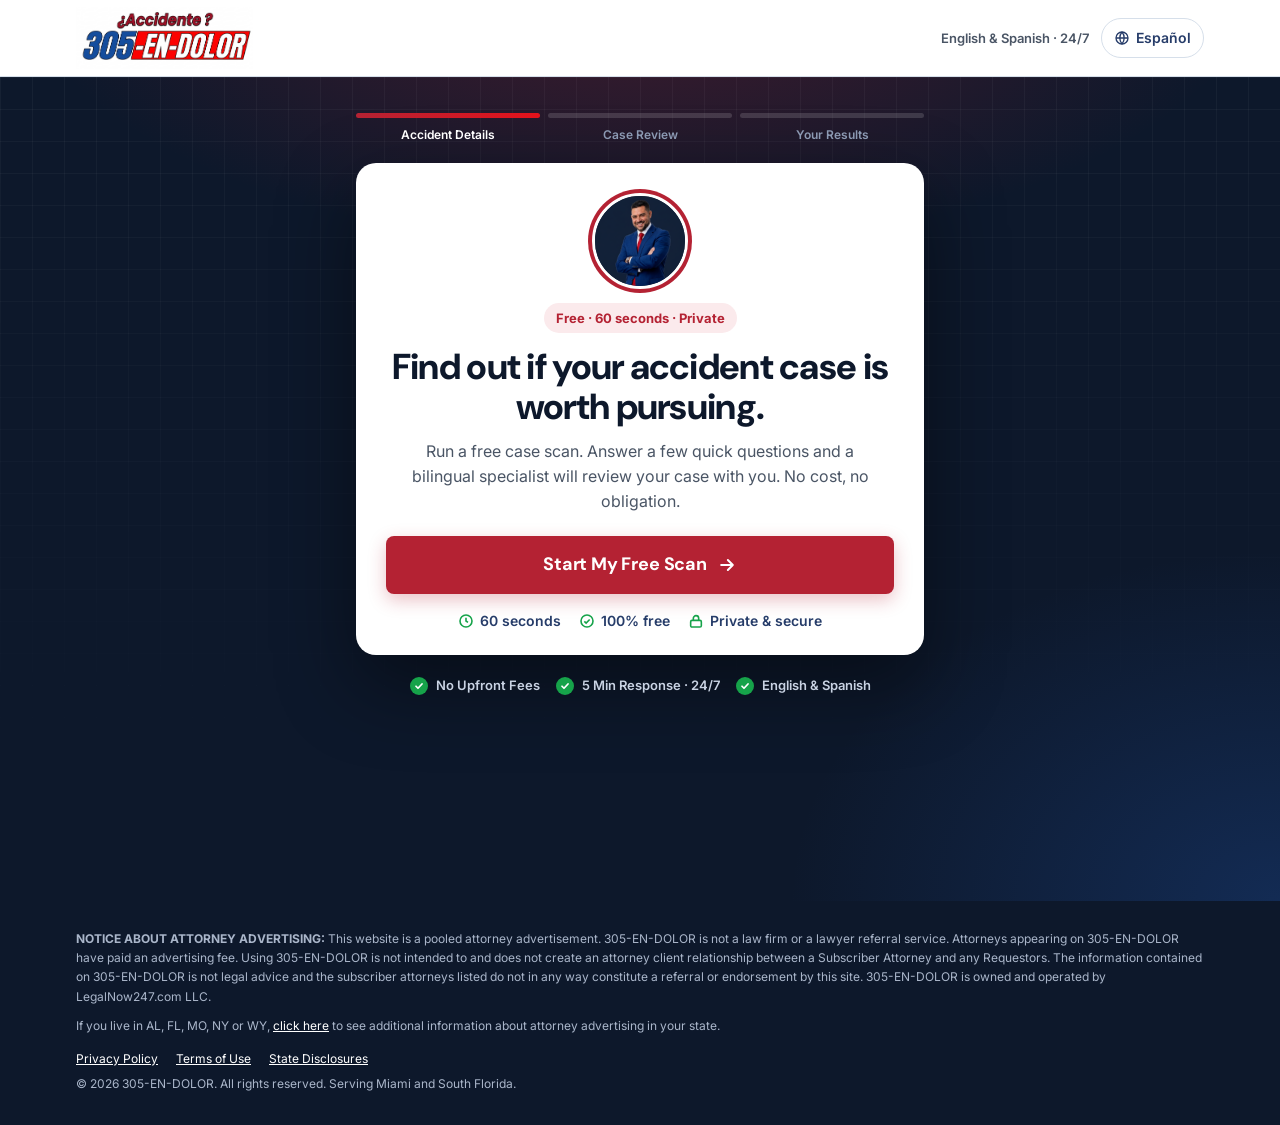
==== commit 56399d56: "Make all three landing pages short, quiz only pages Following the reference pages, each landing page" ====
--- a/case-scan/index.html
+++ b/case-scan/index.html
@@ -28,7 +28,6 @@
         'intro.p1': '60 seconds',
         'intro.p2': '100% free',
         'intro.p3': 'Private &amp; secure',
-        'intro.team': 'Reviewed by the 305-EN-DOLOR team, 24/7 in English &amp; Spanish',
         'cs.name.title': 'First, what’s your name?',
         'cs.name.sub': 'We’ll use it to personalize your case scan.',
         'cs.name.next': 'Start My Scan',
@@ -43,19 +42,7 @@
         'cs.contact.title': 'Your case scan is complete!',
         'cs.contact.named': '{name}, your case scan is complete!',
         'cs.contact.sub': 'Your case is ready for a free review. Where can your specialist reach you?',
-        'cs.submit': 'Send My Case for Review',
-        'check.eyebrow': 'What your scan looks at',
-        'check.title': 'The details that matter most after an accident',
-        'check.1.t': 'Type of accident',
-        'check.1.d': 'Car, motorcycle, truck, Uber / Lyft or slip &amp; fall cases are handled differently.',
-        'check.2.t': 'Timing',
-        'check.2.d': 'Florida only allows 14 days after an accident to seek medical care for PIP benefits.',
-        'check.3.t': 'Injuries &amp; evidence',
-        'check.3.d': 'Injuries and a police report can make a big difference in what your claim may support.',
-        'check.4.t': 'Representation',
-        'check.4.d': 'Whether you already have an attorney helps us point you to the right next step.',
-        'results.title': 'Settlements won by lawyers we link you with',
-        'reviews.title': 'What people say after calling us'
+        'cs.submit': 'Send My Case for Review'
       },
       es: {
         'meta.title': 'Revisión gratis de tu caso de accidente | 305-EN-DOLOR',
@@ -70,7 +57,6 @@
         'intro.p1': '60 segundos',
         'intro.p2': '100% gratis',
         'intro.p3': 'Privado y seguro',
-        'intro.team': 'Revisado por el equipo de 305-EN-DOLOR, 24/7 en español e inglés',
         'cs.name.title': 'Primero, ¿cuál es tu nombre?',
         'cs.name.sub': 'Lo usaremos para personalizar la revisión de tu caso.',
         'cs.name.next': 'Comenzar mi revisión',
@@ -85,19 +71,7 @@
         'cs.contact.title': '¡La revisión de tu caso está completa!',
         'cs.contact.named': '¡{name}, la revisión de tu caso está completa!',
         'cs.contact.sub': 'Tu caso está listo para una revisión gratis. ¿Dónde puede contactarte tu especialista?',
-        'cs.submit': 'Enviar mi caso a revisión',
-        'check.eyebrow': 'Qué revisamos',
-        'check.title': 'Los detalles que más importan después de un accidente',
-        'check.1.t': 'Tipo de accidente',
-        'check.1.d': 'Los casos de auto, motocicleta, camión, Uber / Lyft o resbalones y caídas se manejan de forma diferente.',
-        'check.2.t': 'El tiempo',
-        'check.2.d': 'Florida solo permite 14 días después de un accidente para buscar atención médica y recibir beneficios PIP.',
-        'check.3.t': 'Lesiones y evidencia',
-        'check.3.d': 'Las lesiones y un reporte policial pueden hacer una gran diferencia en lo que tu reclamo puede respaldar.',
-        'check.4.t': 'Representación',
-        'check.4.d': 'Saber si ya tienes abogado nos ayuda a indicarte el próximo paso correcto.',
-        'results.title': 'Acuerdos logrados por abogados con quienes te conectamos',
-        'reviews.title': 'Lo que dicen después de llamarnos'
+        'cs.submit': 'Enviar mi caso a revisión'
       }
     });
   </script>
@@ -105,11 +79,12 @@
     body { background: var(--navy-ink); }
     .scan-app {
       position: relative; color: #fff; overflow: hidden;
+      min-height: calc(100svh - 64px);
       background:
         radial-gradient(900px 420px at 50% -120px, rgb(180 34 51 / .35), transparent 70%),
         radial-gradient(700px 500px at 100% 100%, rgb(30 79 160 / .35), transparent 70%),
         var(--navy-ink);
-      padding: 20px 0 48px;
+      padding: 20px 0 40px;
     }
     .scan-app::before {
       content: ""; position: absolute; inset: 0; pointer-events: none;
@@ -120,8 +95,8 @@
     }
     .scan-wrap { position: relative; max-width: 600px; margin: 0 auto; padding: 0 var(--gutter); }
 
-    .stages { display: grid; grid-template-columns: repeat(3, 1fr); gap: 8px; margin-bottom: 18px; list-style: none; padding: 0; }
-    .stages li { position: relative; display: grid; gap: 8px; font-size: 12px; font-weight: 600; color: #8c9ab3; text-align: center; }
+    .stages { display: grid; grid-template-columns: repeat(3, 1fr); gap: 8px; margin: 0 0 18px; list-style: none; padding: 0; }
+    .stages li { display: grid; gap: 8px; font-size: 12px; font-weight: 600; color: #8c9ab3; text-align: center; }
     .stages li::before { content: ""; height: 5px; border-radius: 99px; background: rgb(255 255 255 / .14); transition: background .3s; }
     .stages li.is-active { color: #fff; }
     .stages li.is-active::before { background: linear-gradient(90deg, var(--red), var(--red-bright)); }
@@ -129,136 +104,72 @@
     .stages li.is-done::before { background: var(--green); }
 
     .scan-card { background: #fff; color: var(--ink); border-radius: 20px; box-shadow: 0 30px 80px rgb(0 0 0 / .45); padding: 22px 18px 18px; }
+    .scan-card .quiz-progress { height: 5px; margin-bottom: 18px; }
     @media (min-width: 600px) { .scan-card { padding: 30px 30px 24px; } }
 
     .intro { text-align: center; }
     .intro-photo { width: 96px; height: 96px; margin: 0 auto 14px; border-radius: 50%; object-fit: cover; object-position: 50% 8%; border: 3px solid #fff; box-shadow: 0 0 0 4px var(--red); background: var(--navy-deep); }
     .intro-badge { display: inline-block; padding: 5px 12px; border-radius: 999px; background: var(--red-tint); color: var(--red); font-size: 13px; font-weight: 700; }
-    .intro h1 { margin-top: 14px; font-size: clamp(27px, 6vw, 38px); font-weight: 800; color: var(--navy-ink); }
+    .intro h1 { margin-top: 14px; font-size: clamp(26px, 6vw, 36px); font-weight: 800; color: var(--navy-ink); }
     .intro p { margin: 12px auto 0; max-width: 460px; color: var(--muted); }
     .intro .btn { margin-top: 22px; }
     .intro-points { display: flex; justify-content: center; flex-wrap: wrap; gap: 8px 18px; margin: 16px 0 0; padding: 0; list-style: none; font-size: 14px; font-weight: 600; color: var(--navy); }
     .intro-points li { display: inline-flex; align-items: center; gap: 6px; }
     .intro-points svg { width: 16px; height: 16px; color: var(--green); }
-    .intro-team { margin-top: 18px; padding-top: 16px; border-top: 1px solid var(--border); font-size: 13px; color: var(--muted); }
-
-    .scan-card .quiz-progress { height: 5px; margin-bottom: 18px; }
-    .below-trust { display: flex; flex-wrap: wrap; justify-content: center; gap: 8px 20px; margin-top: 22px; color: #c9d3e3; }
+
+    .below-trust { justify-content: center; margin-top: 20px; color: #c9d3e3; }
     .below-trust li { font-size: 13px; }
-
-    .light { background: var(--bg); }
-    .check-grid { display: grid; gap: 14px; }
-    .check-grid article { display: flex; gap: 14px; padding: 20px; background: #fff; border: 1px solid var(--border); border-radius: var(--radius-lg); }
-    .check-grid .n { flex: none; display: grid; place-items: center; width: 40px; height: 40px; border-radius: 10px; background: var(--navy); color: #fff; font-family: var(--font-heading); font-weight: 800; }
-    .check-grid h3 { font-size: 18px; font-weight: 800; }
-    .check-grid p { margin-top: 4px; color: var(--muted); font-size: 15px; }
-    @media (min-width: 760px) { .check-grid { grid-template-columns: repeat(2, 1fr); } }
-    .again { text-align: center; margin-top: 32px; }
+    @media (min-width: 760px) { .scan-app { min-height: calc(100svh - 76px); padding-top: 36px; } }
   </style>
 </head>
 <body>
   <header class="site-header">
     <div class="container">
-      <a class="site-logo" href="#top" aria-label="305-EN-DOLOR"><img src="../assets/img/horizontal.png" alt="¿Accidente? 305-EN-DOLOR" width="1737" height="608"></a>
+      <span class="site-logo"><img src="../assets/img/horizontal.png" alt="¿Accidente? 305-EN-DOLOR" width="1737" height="608"></span>
       <div class="header-actions">
         <span class="header-note" data-i18n="header.spanish">English &amp; Spanish · 24/7</span>
         <button type="button" class="lang-toggle" data-lang-toggle>Español</button>
-        <a class="btn btn-primary btn-header" data-tel href="tel:+13053636567">
-          <svg viewBox="0 0 24 24" fill="currentColor" aria-hidden="true"><path d="M6.6 10.8a15.1 15.1 0 0 0 6.6 6.6l2.2-2.2a1 1 0 0 1 1-.25 11.4 11.4 0 0 0 3.6.57 1 1 0 0 1 1 1V20a1 1 0 0 1-1 1A17 17 0 0 1 3 4a1 1 0 0 1 1-1h3.5a1 1 0 0 1 1 1c0 1.25.2 2.45.57 3.57a1 1 0 0 1-.25 1L6.6 10.8z"/></svg>
-          <span class="full" data-phone>(305) 363-6567</span><span class="short" data-i18n="cta.callShort">Call</span>
-        </a>
       </div>
     </div>
   </header>
 
-  <main id="top">
-    <section class="scan-app">
-      <div class="scan-wrap">
-        <ol class="stages" id="stages" aria-label="Progress">
-          <li class="is-active" data-i18n="stage.1">Accident Details</li>
-          <li data-i18n="stage.2">Case Review</li>
-          <li data-i18n="stage.3">Your Results</li>
-        </ol>
-
-        <div class="scan-card" data-quiz-watch>
-          <div class="intro" id="intro">
-            <img class="intro-photo" src="../assets/img/remove-the-background-completely-keep-on-DhIvIZ.png" alt="" width="96" height="96">
-            <span class="intro-badge" data-i18n="intro.badge">Free · 60 seconds · Private</span>
-            <h1 data-i18n="intro.title">Find out if your accident case is worth pursuing.</h1>
-            <p data-i18n="intro.sub">Run a free case scan.</p>
-            <button type="button" class="btn btn-primary btn-lg btn-block" id="start" data-quiz-start>
-              <span data-i18n="intro.cta">Start My Free Scan</span>
-              <svg viewBox="0 0 24 24" fill="none" stroke="currentColor" stroke-width="2.4" stroke-linecap="round" stroke-linejoin="round" aria-hidden="true"><path d="M5 12h14M13 6l6 6-6 6"/></svg>
-            </button>
-            <ul class="intro-points">
-              <li><svg viewBox="0 0 24 24" fill="none" stroke="currentColor" stroke-width="2.4" aria-hidden="true"><circle cx="12" cy="12" r="9"/><path d="M12 7v5l3 2"/></svg><span data-i18n="intro.p1">60 seconds</span></li>
-              <li><svg viewBox="0 0 24 24" fill="none" stroke="currentColor" stroke-width="2.4" aria-hidden="true"><circle cx="12" cy="12" r="9"/><path d="m8 12.5 2.7 2.7L16 9.8"/></svg><span data-i18n="intro.p2">100% free</span></li>
-              <li><svg viewBox="0 0 24 24" fill="none" stroke="currentColor" stroke-width="2.4" aria-hidden="true"><rect x="4" y="11" width="16" height="10" rx="2"/><path d="M8 11V8a4 4 0 0 1 8 0v3"/></svg><span data-i18n="intro.p3">Private &amp; secure</span></li>
-            </ul>
-            <p class="intro-team" data-i18n="intro.team">Reviewed by the 305-EN-DOLOR team, 24/7 in English &amp; Spanish</p>
-          </div>
-          <div id="quiz" hidden></div>
+  <main class="scan-app">
+    <div class="scan-wrap">
+      <ol class="stages" id="stages" aria-label="Progress">
+        <li class="is-active" data-i18n="stage.1">Accident Details</li>
+        <li data-i18n="stage.2">Case Review</li>
+        <li data-i18n="stage.3">Your Results</li>
+      </ol>
+
+      <div class="scan-card">
+        <div class="intro" id="intro">
+          <img class="intro-photo" src="../assets/img/remove-the-background-completely-keep-on-DhIvIZ.png" alt="" width="96" height="96">
+          <span class="intro-badge" data-i18n="intro.badge">Free · 60 seconds · Private</span>
+          <h1 data-i18n="intro.title">Find out if your accident case is worth pursuing.</h1>
+          <p data-i18n="intro.sub">Run a free case scan.</p>
+          <button type="button" class="btn btn-primary btn-lg btn-block" id="start">
+            <span data-i18n="intro.cta">Start My Free Scan</span>
+            <svg viewBox="0 0 24 24" fill="none" stroke="currentColor" stroke-width="2.4" stroke-linecap="round" stroke-linejoin="round" aria-hidden="true"><path d="M5 12h14M13 6l6 6-6 6"/></svg>
+          </button>
+          <ul class="intro-points">
+            <li><svg viewBox="0 0 24 24" fill="none" stroke="currentColor" stroke-width="2.4" aria-hidden="true"><circle cx="12" cy="12" r="9"/><path d="M12 7v5l3 2"/></svg><span data-i18n="intro.p1">60 seconds</span></li>
+            <li><svg viewBox="0 0 24 24" fill="none" stroke="currentColor" stroke-width="2.4" aria-hidden="true"><circle cx="12" cy="12" r="9"/><path d="m8 12.5 2.7 2.7L16 9.8"/></svg><span data-i18n="intro.p2">100% free</span></li>
+            <li><svg viewBox="0 0 24 24" fill="none" stroke="currentColor" stroke-width="2.4" aria-hidden="true"><rect x="4" y="11" width="16" height="10" rx="2"/><path d="M8 11V8a4 4 0 0 1 8 0v3"/></svg><span data-i18n="intro.p3">Private &amp; secure</span></li>
+          </ul>
         </div>
-
-        <ul class="chips below-trust">
-          <li data-i18n="trust.nofee">No Upfront Fees</li>
-          <li data-i18n="trust.fast">5 Min Response · 24/7</li>
-          <li data-i18n="trust.bilingual">English &amp; Spanish</li>
-        </ul>
+        <div id="quiz" hidden></div>
       </div>
-    </section>
-
-    <section class="section light">
-      <div class="container">
-        <div class="section-head">
-          <span class="eyebrow" data-i18n="check.eyebrow">What your scan looks at</span>
-          <h2 class="section-title" data-i18n="check.title">The details that matter most after an accident</h2>
-        </div>
-        <div class="check-grid">
-          <article><span class="n">1</span><div><h3 data-i18n="check.1.t"></h3><p data-i18n="check.1.d"></p></div></article>
-          <article><span class="n">2</span><div><h3 data-i18n="check.2.t"></h3><p data-i18n="check.2.d"></p></div></article>
-          <article><span class="n">3</span><div><h3 data-i18n="check.3.t"></h3><p data-i18n="check.3.d"></p></div></article>
-          <article><span class="n">4</span><div><h3 data-i18n="check.4.t"></h3><p data-i18n="check.4.d"></p></div></article>
-        </div>
-      </div>
-    </section>
-
-    <section class="section" style="background:#fff">
-      <div class="container">
-        <div class="section-head">
-          <span class="eyebrow" data-i18n="results.eyebrow">Real results</span>
-          <h2 class="section-title" data-i18n="results.title">Settlements won by lawyers we link you with</h2>
-        </div>
-        <div class="results">
-          <article class="result"><b>$4,200,000</b><h3 data-i18n="res.truck">Truck Accident</h3><p data-i18n="res.truck.d"></p></article>
-          <article class="result"><b>$1,850,000</b><h3 data-i18n="res.car">Car Accident</h3><p data-i18n="res.car.d"></p></article>
-          <article class="result"><b>$975,000</b><h3 data-i18n="res.rideshare">Rideshare Accident</h3><p data-i18n="res.rideshare.d"></p></article>
-          <article class="result"><b>$720,000</b><h3 data-i18n="res.slip">Slip &amp; Fall</h3><p data-i18n="res.slip.d"></p></article>
-        </div>
-        <p class="results-note" data-i18n="res.note"></p>
-      </div>
-    </section>
-
-    <section class="section light">
-      <div class="container">
-        <div class="section-head"><h2 class="section-title" data-i18n="reviews.title">What people say after calling us</h2></div>
-        <div class="reviews">
-          <figure class="review"><div class="stars" aria-label="5/5">★★★★★</div><blockquote data-i18n="tst.3"></blockquote><figcaption>Elena T.</figcaption></figure>
-          <figure class="review"><div class="stars" aria-label="5/5">★★★★★</div><blockquote data-i18n="tst.5"></blockquote><figcaption>Roberto V.</figcaption></figure>
-          <figure class="review"><div class="stars" aria-label="5/5">★★★★★</div><blockquote data-i18n="tst.6"></blockquote><figcaption>Ana P.</figcaption></figure>
-        </div>
-        <div class="again"><a href="#top" class="btn btn-primary btn-lg" data-start-quiz=".scan-card" data-i18n="intro.cta">Start My Free Scan</a></div>
-      </div>
-    </section>
+
+      <ul class="chips below-trust">
+        <li data-i18n="trust.nofee">No Upfront Fees</li>
+        <li data-i18n="trust.fast">5 Min Response · 24/7</li>
+        <li data-i18n="trust.bilingual">English &amp; Spanish</li>
+      </ul>
+    </div>
   </main>
 
   <footer class="site-footer">
     <div class="container">
-      <div class="footer-top">
-        <span class="footer-logo"><img src="../assets/img/horizontal.png" alt="305-EN-DOLOR" width="1737" height="608" loading="lazy"></span>
-        <a class="footer-phone" data-tel href="tel:+13053636567" data-phone>(305) 363-6567</a>
-      </div>
-      <p data-i18n="footer.legal"></p>
       <p data-i18n="footer.notice"></p>
       <p data-i18n="footer.states"></p>
       <ul class="footer-links">
@@ -270,13 +181,7 @@
     </div>
   </footer>
 
-  <nav class="mobile-bar" aria-label="Quick actions">
-    <a class="btn btn-call" data-tel href="tel:+13053636567"><span data-i18n="cta.call">Call Now</span></a>
-    <a class="btn btn-primary" href="#top" data-start-quiz=".scan-card" data-i18n="intro.cta">Start My Free Scan</a>
-  </nav>
-
   <script src="../assets/js/quiz.js"></script>
-  <script src="../assets/js/page.js"></script>
   <script>
     (function () {
       var STAGE_OF = { name: 0, accident_type: 0, accident_date: 0, police_report: 1, injured: 1, has_attorney: 1, scan: 1, contact: 2 };
--- a/assets/css/base.css
+++ b/assets/css/base.css
@@ -96,14 +96,8 @@
 .btn:disabled { opacity: .7; cursor: progress; }
 .btn-primary { background: var(--red); color: #fff; box-shadow: 0 6px 18px rgb(180 34 51 / .28); }
 .btn-primary:hover { background: var(--red-dark); }
-.btn-call { background: var(--navy); color: #fff; }
-.btn-call:hover { background: var(--navy-deep); }
-.btn-outline { background: transparent; color: inherit; border: 2px solid currentColor; }
 .btn-lg { min-height: 58px; font-size: 18px; padding: 0 28px; }
 .btn-block { width: 100%; }
-.btn-header { min-height: 40px; padding: 0 14px; font-size: 15px; }
-.btn-header .full { display: none; }
-@media (min-width: 560px) { .btn-header .full { display: inline; } .btn-header .short { display: none; } }
 
 /* ---------- Trust chips ---------- */
 .chips { display: flex; flex-wrap: wrap; gap: 8px 16px; padding: 0; margin: 0; list-style: none; }
@@ -113,85 +107,11 @@
   background: var(--green) url("data:image/svg+xml,%3Csvg xmlns='http://www.w3.org/2000/svg' viewBox='0 0 24 24' fill='none' stroke='white' stroke-width='3.5' stroke-linecap='round' stroke-linejoin='round'%3E%3Cpath d='m6 12.5 4 4L18 8'/%3E%3C/svg%3E") center / 12px no-repeat;
 }
 
-/* ---------- Sections ---------- */
-.section { padding: 56px 0; }
-.section-head { max-width: 680px; margin: 0 auto 32px; text-align: center; }
-.eyebrow {
-  display: inline-block; margin-bottom: 10px;
-  font-size: 13px; font-weight: 700; letter-spacing: .08em; text-transform: uppercase; color: var(--red);
-}
-.section-title { font-size: clamp(28px, 5vw, 40px); font-weight: 800; }
-.section-sub { margin-top: 12px; color: var(--muted); font-size: 17px; }
-@media (min-width: 900px) { .section { padding: 80px 0; } }
-
-/* Stats */
-.stats { display: grid; grid-template-columns: repeat(2, 1fr); gap: 1px; background: var(--border); border-radius: var(--radius-lg); overflow: hidden; border: 1px solid var(--border); }
-.stat { background: #fff; padding: 20px 12px; text-align: center; }
-.stat b { display: block; font-family: var(--font-heading); font-size: clamp(28px, 6vw, 40px); font-weight: 800; color: var(--red); letter-spacing: -.03em; line-height: 1.1; }
-.stat span { display: block; margin-top: 4px; font-size: 14px; font-weight: 600; color: var(--muted); }
-@media (min-width: 760px) { .stats { grid-template-columns: repeat(4, 1fr); } }
-
-/* Results */
-.results { display: grid; gap: 16px; grid-template-columns: 1fr; }
-.result {
-  position: relative; padding: 22px 22px 22px 26px;
-  background: #fff; border: 1px solid var(--border); border-radius: var(--radius-lg);
-  box-shadow: var(--shadow);
-}
-.result::before { content: ""; position: absolute; left: 0; top: 18px; bottom: 18px; width: 4px; border-radius: 0 4px 4px 0; background: var(--red); }
-.result b { display: block; font-family: var(--font-heading); font-size: 30px; font-weight: 800; letter-spacing: -.03em; color: var(--navy); }
-.result h3 { margin-top: 2px; font-size: 17px; color: var(--red); }
-.result p { margin-top: 8px; font-size: 15px; color: var(--muted); }
-.results-note { margin-top: 18px; font-size: 13px; color: var(--muted); text-align: center; }
-@media (min-width: 640px) { .results { grid-template-columns: repeat(2, 1fr); } }
-@media (min-width: 1000px) { .results { grid-template-columns: repeat(4, 1fr); } }
-
-/* Testimonials */
-.reviews { display: grid; gap: 16px; grid-template-columns: 1fr; }
-.review { padding: 24px; background: #fff; border: 1px solid var(--border); border-radius: var(--radius-lg); box-shadow: var(--shadow); }
-.review .stars { color: var(--gold); letter-spacing: 2px; font-size: 18px; line-height: 1; }
-.review blockquote { margin: 12px 0 14px; font-size: 16px; font-weight: 500; }
-.review figcaption { font-size: 14px; font-weight: 700; color: var(--navy); }
-@media (min-width: 640px) { .reviews { grid-template-columns: repeat(2, 1fr); } }
-@media (min-width: 1000px) { .reviews { grid-template-columns: repeat(3, 1fr); } }
-
-/* FAQ */
-.faq { max-width: 760px; margin: 0 auto; display: grid; gap: 10px; }
-.faq details { background: #fff; border: 1px solid var(--border); border-radius: 12px; }
-.faq summary {
-  display: flex; justify-content: space-between; align-items: center; gap: 16px;
-  padding: 18px 20px; cursor: pointer; list-style: none;
-  font-family: var(--font-heading); font-weight: 700; font-size: 17px;
-}
-.faq summary::-webkit-details-marker { display: none; }
-.faq summary::after { content: "+"; font-size: 24px; line-height: 1; color: var(--red); transition: transform .2s; }
-.faq details[open] summary::after { transform: rotate(45deg); }
-.faq details p { padding: 0 20px 18px; color: var(--muted); }
-
 /* ---------- Footer ---------- */
-.site-footer { background: var(--navy-ink); color: #c9d3e3; padding: 40px 0 120px; font-size: 13px; line-height: 1.6; }
-.site-footer .footer-top { display: flex; flex-wrap: wrap; justify-content: space-between; align-items: center; gap: 16px; margin-bottom: 24px; }
-.site-footer .footer-logo { background: #fff; padding: 8px 12px; border-radius: 10px; }
-.site-footer .footer-logo img { height: 44px; width: auto; }
-.site-footer .footer-phone { color: #fff; font-family: var(--font-heading); font-weight: 700; font-size: 20px; text-decoration: none; }
-.site-footer p + p { margin-top: 12px; }
+.site-footer { background: var(--navy-ink); color: #aab6ca; padding: 28px 0 32px; font-size: 12px; line-height: 1.6; }
+.site-footer p + p { margin-top: 10px; }
 .site-footer a { color: #fff; }
-.footer-links { display: flex; flex-wrap: wrap; gap: 8px 20px; margin: 20px 0 8px; padding: 0; list-style: none; }
-@media (min-width: 760px) { .site-footer { padding-bottom: 48px; } }
-
-/* ---------- Sticky mobile action bar ---------- */
-.mobile-bar {
-  position: fixed; left: 0; right: 0; bottom: 0; z-index: 50;
-  display: grid; grid-template-columns: 1fr 1fr; gap: 8px;
-  padding: 10px var(--gutter) calc(10px + env(safe-area-inset-bottom));
-  background: rgb(255 255 255 / .96); backdrop-filter: blur(8px);
-  border-top: 1px solid var(--border);
-  box-shadow: 0 -6px 20px rgb(13 24 43 / .08);
-  transform: translateY(110%); transition: transform .25s ease;
-}
-.mobile-bar.is-visible { transform: none; }
-.mobile-bar .btn { min-height: 48px; padding: 0 10px; font-size: 15px; }
-@media (min-width: 760px) { .mobile-bar { display: none; } }
+.footer-links { display: flex; flex-wrap: wrap; gap: 6px 18px; margin: 14px 0 6px; padding: 0; list-style: none; }
 
 /* ==========================================================================
    Quiz
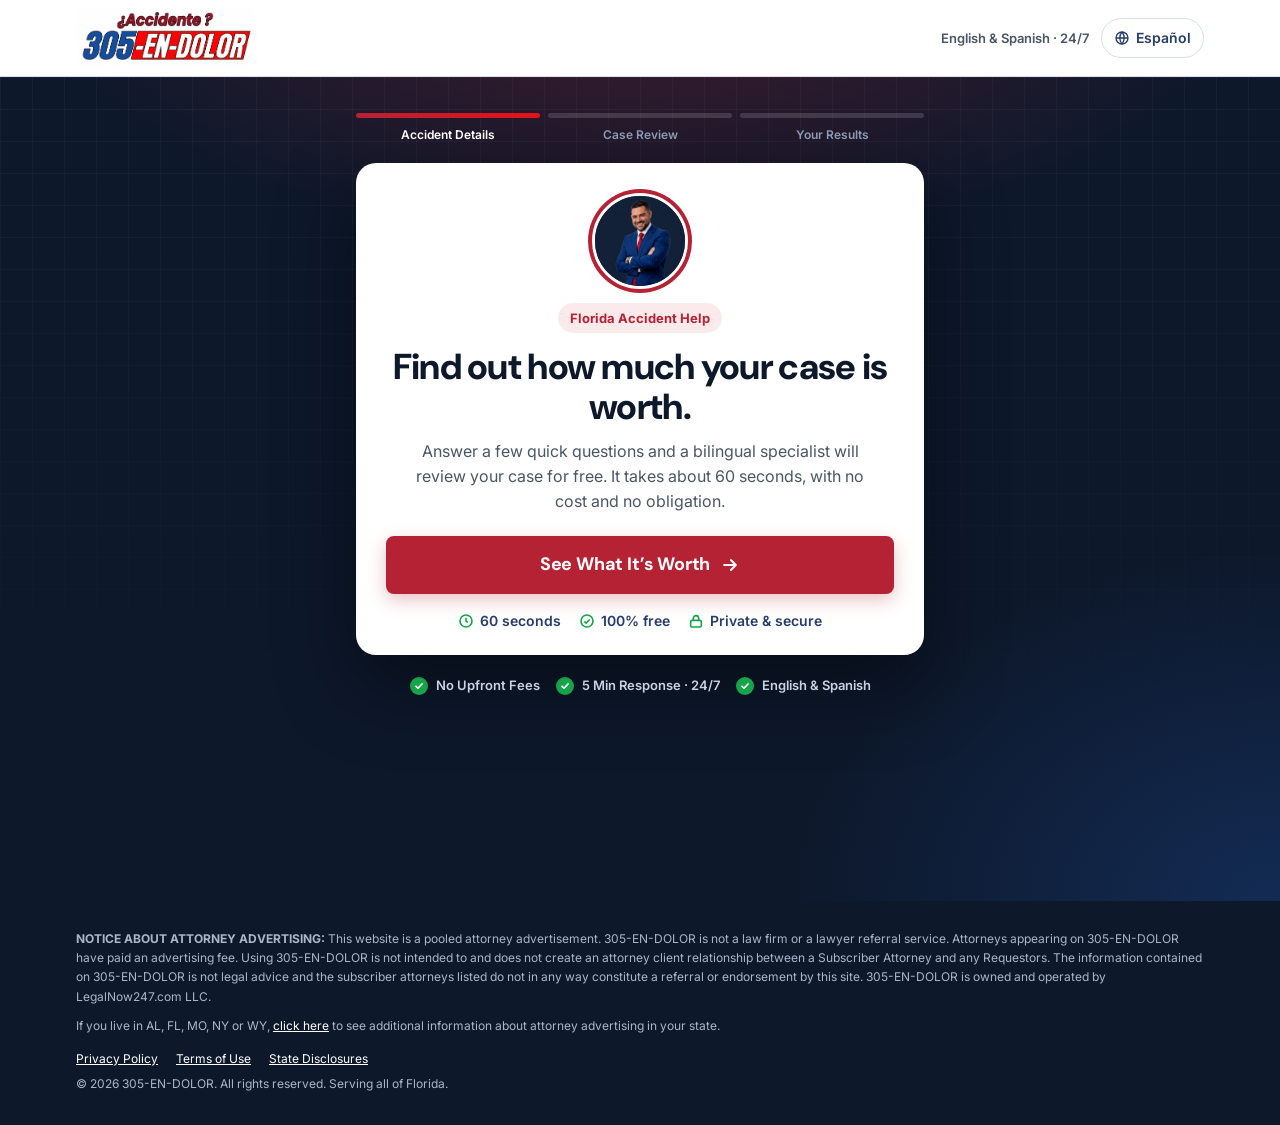
==== commit 0178e1da: "Update headlines and target all of Florida on every landing page - Replace Miami / South Florida wor" ====
--- a/case-scan/index.html
+++ b/case-scan/index.html
@@ -3,28 +3,28 @@
 <head>
   <meta charset="utf-8">
   <meta name="viewport" content="width=device-width, initial-scale=1, viewport-fit=cover">
-  <title>Free Accident Case Scan | 305-EN-DOLOR</title>
-  <meta name="description" content="Run a free 60 second accident case scan. A bilingual specialist reviews your case and connects you with an attorney. No upfront fees, 24/7.">
+  <title>What Is My Accident Case Worth? | 305-EN-DOLOR</title>
+  <meta name="description" content="Hurt in a Florida accident? Find out how much your case is worth. Answer a few quick questions and a bilingual specialist reviews your case for free. No upfront fees, 24/7.">
   <meta name="theme-color" content="#0d182b">
   <link rel="icon" type="image/png" href="../assets/img/favicon.png">
   <link rel="preconnect" href="https://fonts.googleapis.com">
   <link rel="preconnect" href="https://fonts.gstatic.com" crossorigin>
   <link href="https://fonts.googleapis.com/css2?family=DM+Sans:opsz,wght@9..40,500;9..40,700;9..40,800&family=Inter:wght@400;500;600;700&display=swap" rel="stylesheet">
-  <link rel="stylesheet" href="../assets/css/base.css">
-  <script src="../assets/js/config.js"></script>
-  <script src="../assets/js/i18n.js"></script>
+  <link rel="stylesheet" href="../assets/css/base.css?v=20261009c">
+  <script src="../assets/js/config.js?v=20261009c"></script>
+  <script src="../assets/js/i18n.js?v=20261009c"></script>
   <script>
     LPI18n.extend({
       en: {
-        'meta.title': 'Free Accident Case Scan | 305-EN-DOLOR',
-        'meta.description': 'Run a free 60 second accident case scan. A bilingual specialist reviews your case and connects you with an attorney. No upfront fees, 24/7.',
+        'meta.title': 'What Is My Accident Case Worth? | 305-EN-DOLOR',
+        'meta.description': 'Hurt in a Florida accident? Find out how much your case is worth. Answer a few quick questions and a bilingual specialist reviews your case for free. No upfront fees, 24/7.',
         'stage.1': 'Accident Details',
         'stage.2': 'Case Review',
         'stage.3': 'Your Results',
-        'intro.badge': 'Free · 60 seconds · Private',
-        'intro.title': 'Find out if your accident case is worth pursuing.',
-        'intro.sub': 'Run a free case scan. Answer a few quick questions and a bilingual specialist will review your case with you. No cost, no obligation.',
-        'intro.cta': 'Start My Free Scan',
+        'intro.badge': 'Florida Accident Help',
+        'intro.title': 'Find out how much your case is worth.',
+        'intro.sub': 'Answer a few quick questions and a bilingual specialist will review your case for free. It takes about 60 seconds, with no cost and no obligation.',
+        'intro.cta': 'See What It’s Worth',
         'intro.p1': '60 seconds',
         'intro.p2': '100% free',
         'intro.p3': 'Private &amp; secure',
@@ -45,15 +45,15 @@
         'cs.submit': 'Send My Case for Review'
       },
       es: {
-        'meta.title': 'Revisión gratis de tu caso de accidente | 305-EN-DOLOR',
-        'meta.description': 'Haz una revisión gratis de tu caso de accidente en 60 segundos. Un especialista bilingüe revisa tu caso y te conecta con un abogado. Sin honorarios por adelantado, 24/7.',
+        'meta.title': '¿Cuánto vale mi caso de accidente? | 305-EN-DOLOR',
+        'meta.description': '¿Tuviste un accidente en Florida? Descubre cuánto vale tu caso. Responde unas preguntas rápidas y un especialista bilingüe revisa tu caso gratis. Sin honorarios por adelantado, 24/7.',
         'stage.1': 'Detalles del accidente',
         'stage.2': 'Revisión del caso',
         'stage.3': 'Tus resultados',
-        'intro.badge': 'Gratis · 60 segundos · Privado',
-        'intro.title': 'Descubre si vale la pena reclamar por tu accidente.',
-        'intro.sub': 'Haz una revisión gratis de tu caso. Responde unas preguntas rápidas y un especialista bilingüe revisará tu caso contigo. Sin costo y sin compromiso.',
-        'intro.cta': 'Comenzar revisión gratis',
+        'intro.badge': 'Ayuda por accidentes en Florida',
+        'intro.title': 'Descubre cuánto vale tu caso.',
+        'intro.sub': 'Responde unas preguntas rápidas y un especialista bilingüe revisará tu caso gratis. Toma unos 60 segundos, sin costo y sin compromiso.',
+        'intro.cta': 'Ver cuánto vale mi caso',
         'intro.p1': '60 segundos',
         'intro.p2': '100% gratis',
         'intro.p3': 'Privado y seguro',
@@ -144,11 +144,11 @@
       <div class="scan-card">
         <div class="intro" id="intro">
           <img class="intro-photo" src="../assets/img/remove-the-background-completely-keep-on-DhIvIZ.png" alt="" width="96" height="96">
-          <span class="intro-badge" data-i18n="intro.badge">Free · 60 seconds · Private</span>
-          <h1 data-i18n="intro.title">Find out if your accident case is worth pursuing.</h1>
-          <p data-i18n="intro.sub">Run a free case scan.</p>
+          <span class="intro-badge" data-i18n="intro.badge">Florida Accident Help</span>
+          <h1 data-i18n="intro.title">Find out how much your case is worth.</h1>
+          <p data-i18n="intro.sub">Answer a few quick questions and a bilingual specialist will review your case for free.</p>
           <button type="button" class="btn btn-primary btn-lg btn-block" id="start">
-            <span data-i18n="intro.cta">Start My Free Scan</span>
+            <span data-i18n="intro.cta">See What It’s Worth</span>
             <svg viewBox="0 0 24 24" fill="none" stroke="currentColor" stroke-width="2.4" stroke-linecap="round" stroke-linejoin="round" aria-hidden="true"><path d="M5 12h14M13 6l6 6-6 6"/></svg>
           </button>
           <ul class="intro-points">
@@ -181,7 +181,7 @@
     </div>
   </footer>
 
-  <script src="../assets/js/quiz.js"></script>
+  <script src="../assets/js/quiz.js?v=20261009c"></script>
   <script>
     (function () {
       var STAGE_OF = { name: 0, accident_type: 0, accident_date: 0, police_report: 1, injured: 1, has_attorney: 1, scan: 1, contact: 2 };
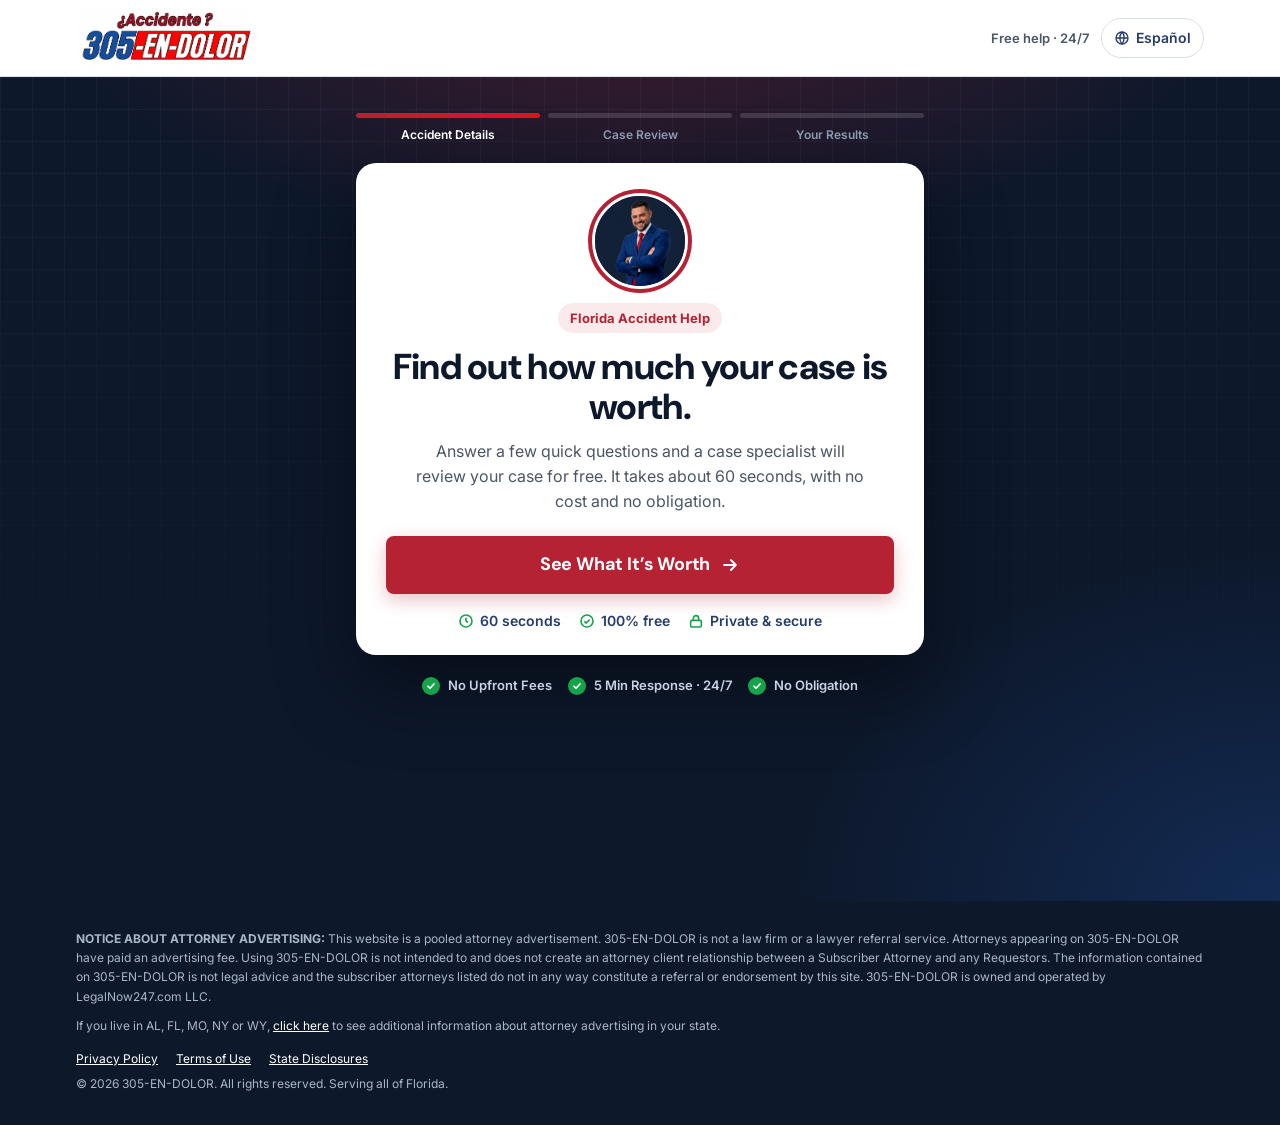
==== commit 00df5230: "Split into a Spanish only 305 En Dolor site and an English only LegalNow247 site build.py generates " ====
--- a/case-scan/index.html
+++ b/case-scan/index.html
@@ -4,7 +4,7 @@
   <meta charset="utf-8">
   <meta name="viewport" content="width=device-width, initial-scale=1, viewport-fit=cover">
   <title>What Is My Accident Case Worth? | 305-EN-DOLOR</title>
-  <meta name="description" content="Hurt in a Florida accident? Find out how much your case is worth. Answer a few quick questions and a bilingual specialist reviews your case for free. No upfront fees, 24/7.">
+  <meta name="description" content="Hurt in a Florida accident? Find out how much your case is worth. Answer a few quick questions and a case specialist reviews your case for free. No upfront fees, 24/7.">
   <meta name="theme-color" content="#0d182b">
   <link rel="icon" type="image/png" href="../assets/img/favicon.png">
   <link rel="preconnect" href="https://fonts.googleapis.com">
@@ -16,14 +16,14 @@
   <script>
     LPI18n.extend({
       en: {
-        'meta.title': 'What Is My Accident Case Worth? | 305-EN-DOLOR',
-        'meta.description': 'Hurt in a Florida accident? Find out how much your case is worth. Answer a few quick questions and a bilingual specialist reviews your case for free. No upfront fees, 24/7.',
+        'meta.title': 'What Is My Accident Case Worth? | {brand}',
+        'meta.description': 'Hurt in a Florida accident? Find out how much your case is worth. Answer a few quick questions and a case specialist reviews your case for free. No upfront fees, 24/7.',
         'stage.1': 'Accident Details',
         'stage.2': 'Case Review',
         'stage.3': 'Your Results',
         'intro.badge': 'Florida Accident Help',
         'intro.title': 'Find out how much your case is worth.',
-        'intro.sub': 'Answer a few quick questions and a bilingual specialist will review your case for free. It takes about 60 seconds, with no cost and no obligation.',
+        'intro.sub': 'Answer a few quick questions and a case specialist will review your case for free. It takes about 60 seconds, with no cost and no obligation.',
         'intro.cta': 'See What It’s Worth',
         'intro.p1': '60 seconds',
         'intro.p2': '100% free',
@@ -38,14 +38,14 @@
         'cs.scan.1': 'Reviewing your accident details',
         'cs.scan.2': 'Checking Florida’s 14 day medical care window',
         'cs.scan.3': 'Reviewing injury and police report details',
-        'cs.scan.4': 'Matching you with a bilingual case specialist',
+        'cs.scan.4': 'Matching you with a case specialist',
         'cs.contact.title': 'Your case scan is complete!',
         'cs.contact.named': '{name}, your case scan is complete!',
         'cs.contact.sub': 'Your case is ready for a free review. Where can your specialist reach you?',
         'cs.submit': 'Send My Case for Review'
       },
       es: {
-        'meta.title': '¿Cuánto vale mi caso de accidente? | 305-EN-DOLOR',
+        'meta.title': '¿Cuánto vale mi caso de accidente? | {brand}',
         'meta.description': '¿Tuviste un accidente en Florida? Descubre cuánto vale tu caso. Responde unas preguntas rápidas y un especialista bilingüe revisa tu caso gratis. Sin honorarios por adelantado, 24/7.',
         'stage.1': 'Detalles del accidente',
         'stage.2': 'Revisión del caso',
@@ -146,7 +146,7 @@
           <img class="intro-photo" src="../assets/img/remove-the-background-completely-keep-on-DhIvIZ.png" alt="" width="96" height="96">
           <span class="intro-badge" data-i18n="intro.badge">Florida Accident Help</span>
           <h1 data-i18n="intro.title">Find out how much your case is worth.</h1>
-          <p data-i18n="intro.sub">Answer a few quick questions and a bilingual specialist will review your case for free.</p>
+          <p data-i18n="intro.sub">Answer a few quick questions and a case specialist will review your case for free.</p>
           <button type="button" class="btn btn-primary btn-lg btn-block" id="start">
             <span data-i18n="intro.cta">See What It’s Worth</span>
             <svg viewBox="0 0 24 24" fill="none" stroke="currentColor" stroke-width="2.4" stroke-linecap="round" stroke-linejoin="round" aria-hidden="true"><path d="M5 12h14M13 6l6 6-6 6"/></svg>
@@ -163,7 +163,7 @@
       <ul class="chips below-trust">
         <li data-i18n="trust.nofee">No Upfront Fees</li>
         <li data-i18n="trust.fast">5 Min Response · 24/7</li>
-        <li data-i18n="trust.bilingual">English &amp; Spanish</li>
+        <li data-i18n="trust.bilingual">No Obligation</li>
       </ul>
     </div>
   </main>
